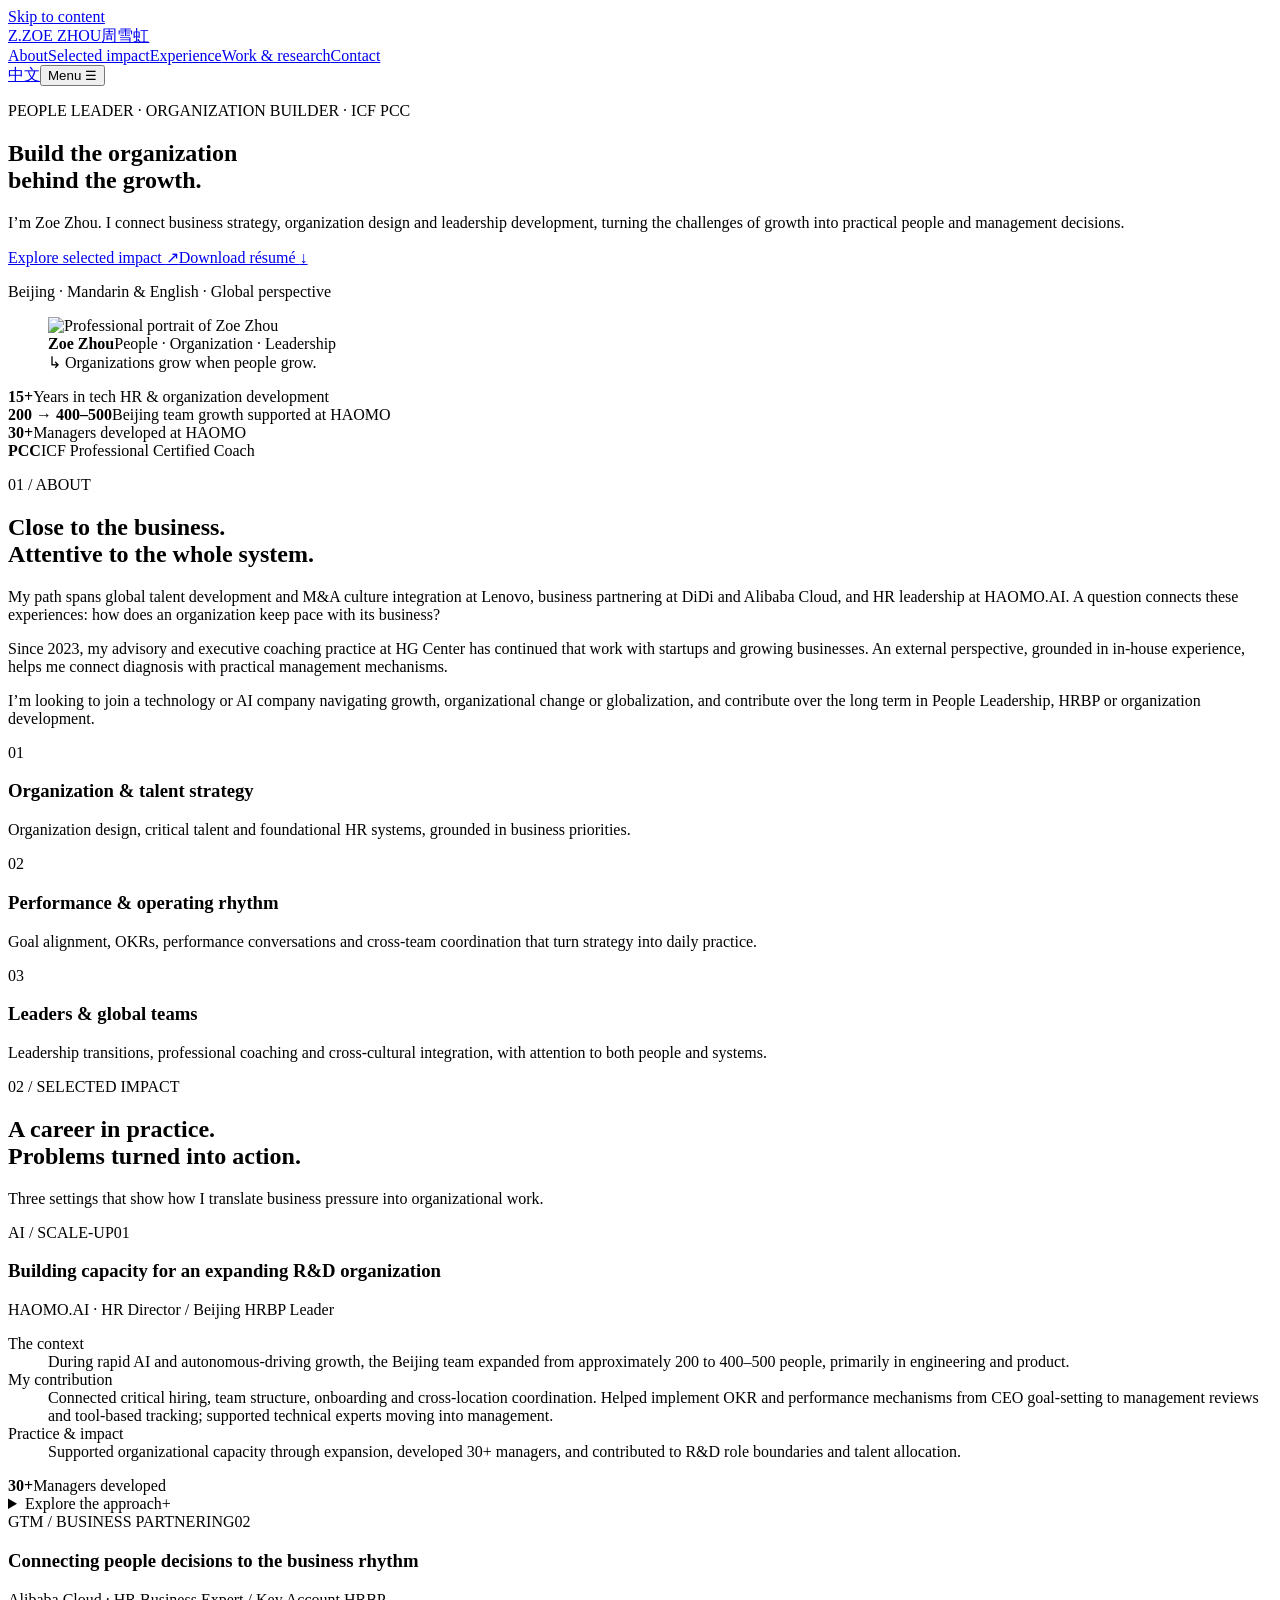
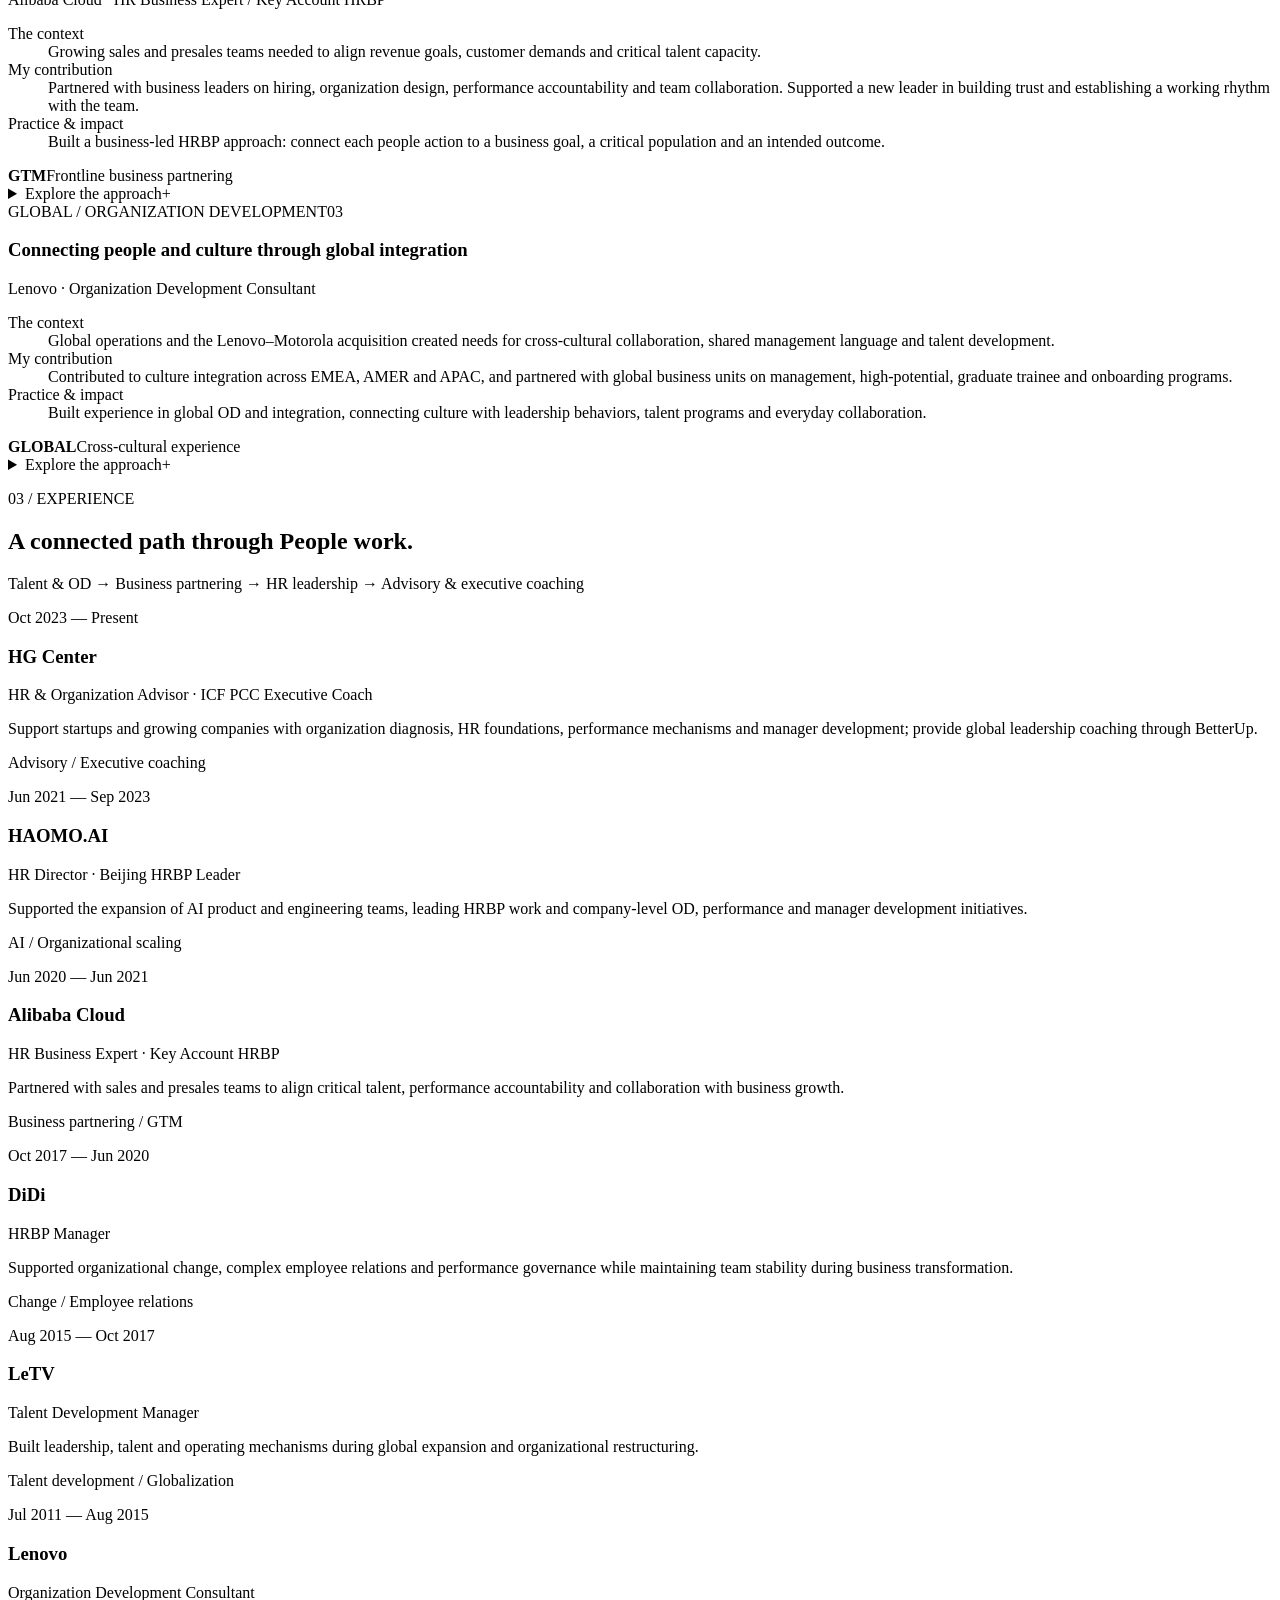
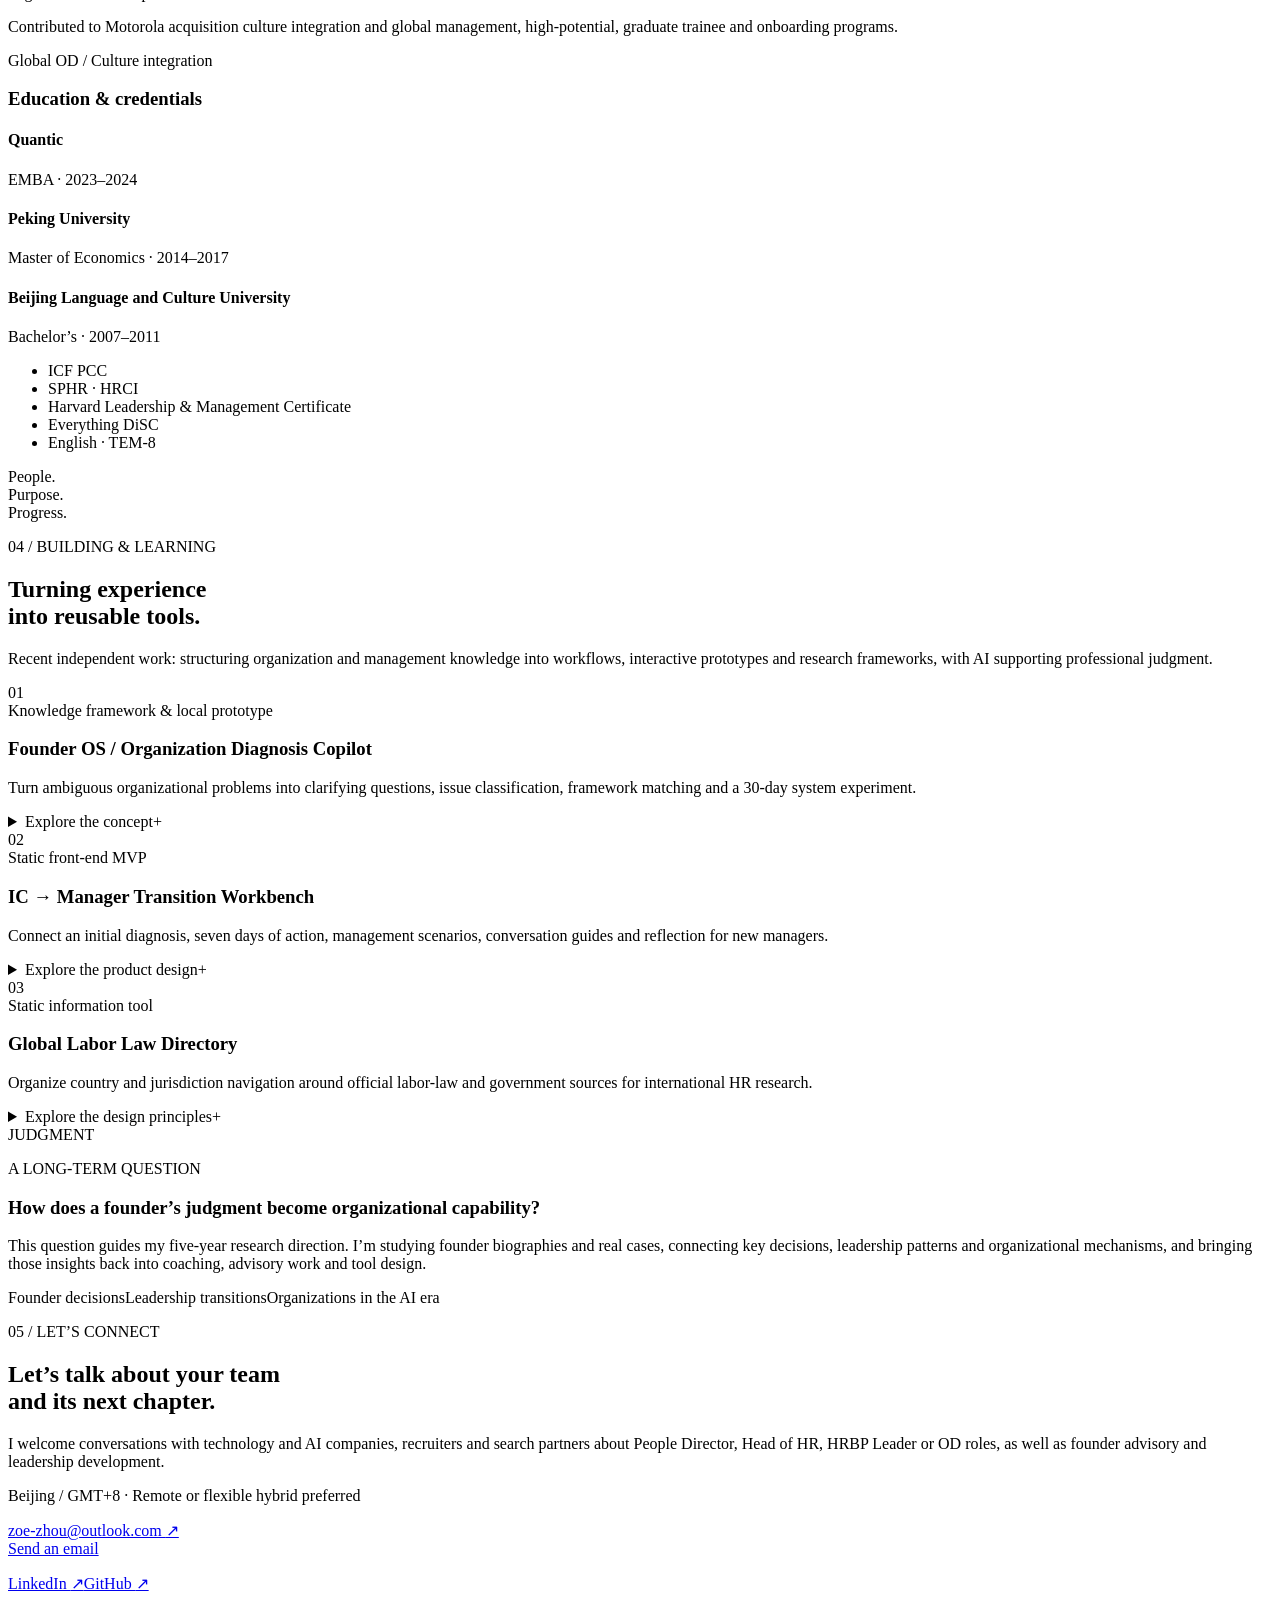
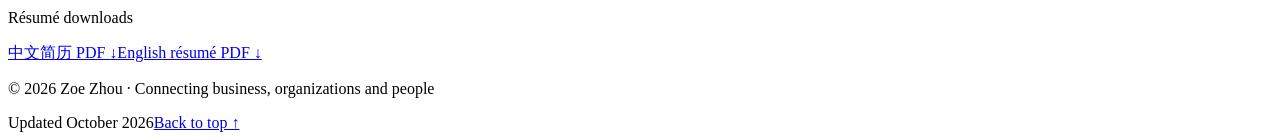
==== en.html @ d12afd14 "Add files via upload" ====
<!doctype html>
<html lang="en"><head><meta charset="utf-8"><meta name="viewport" content="width=device-width, initial-scale=1">
<title>Zoe Zhou | Tech &amp; AI People Leader · ICF PCC Executive Coach</title><meta name="description" content="Zoe Zhou brings 15+ years of HR and organization development experience across Lenovo, DiDi, Alibaba Cloud and HAOMO.AI. People strategy, organizational scaling, leadership development and global teams. ICF PCC executive coach."><meta name="theme-color" content="#183e35">
<link rel="canonical" href="https://zhouxuehong.com/en.html"><link rel="alternate" hreflang="zh-CN" href="https://zhouxuehong.com/"><link rel="alternate" hreflang="en" href="https://zhouxuehong.com/en.html"><link rel="alternate" hreflang="x-default" href="https://zhouxuehong.com/">
<meta property="og:type" content="profile"><meta property="og:title" content="Zoe Zhou | Tech &amp; AI People Leader · ICF PCC Executive Coach"><meta property="og:description" content="Zoe Zhou brings 15+ years of HR and organization development experience across Lenovo, DiDi, Alibaba Cloud and HAOMO.AI. People strategy, organizational scaling, leadership development and global teams. ICF PCC executive coach."><meta property="og:url" content="https://zhouxuehong.com/en.html"><meta property="og:image" content="https://zhouxuehong.com/assets/social-preview.png"><meta property="og:image:width" content="1200"><meta property="og:image:height" content="630"><meta property="og:image:alt" content="Zoe Zhou — People, Organization, Leadership"><meta property="og:locale" content="en_US"><meta name="twitter:card" content="summary_large_image">
<link rel="icon" href="assets/favicon.svg" type="image/svg+xml"><link rel="stylesheet" href="assets/styles.css"><script src="assets/site.js" defer></script><script type="application/ld+json">{"@context": "https://schema.org", "@type": "Person", "name": "Xuehong Zhou", "alternateName": ["Zoe Zhou", "周雪虹"], "url": "https://zhouxuehong.com/", "image": "https://zhouxuehong.com/assets/portrait.webp", "jobTitle": "People Leader & Executive Coach", "sameAs": ["https://www.linkedin.com/in/zoe-zhou-058872bb/"], "knowsLanguage": ["Chinese", "English"]}</script><noscript><style>@media(max-width:800px){.header-inner{height:auto;flex-wrap:wrap;padding-block:14px;gap:12px}.navigation{display:flex;position:static;order:3;width:100%;flex-direction:row;flex-wrap:wrap;border:0;padding:0;gap:5px 18px;font-size:12px!important}.navigation a{padding-block:4px}.menu-toggle{display:none}}</style></noscript></head>
<body id="top"><a class="skip-link" href="#main">Skip to content</a>
<header class="site-header"><div class="container header-inner"><a class="brand" href="#top" aria-label="Zoe Zhou"><span class="brand-mark">Z.</span><span>ZOE ZHOU<span class="brand-sub">周雪虹</span></span></a><nav id="main-nav" class="navigation" aria-label="Main navigation"><a href="#about">About</a><a href="#impact">Selected impact</a><a href="#experience">Experience</a><a href="#work">Work & research</a><a href="#contact">Contact</a></nav><div class="header-actions"><a class="language-switch" href="index.html" lang="zh-CN" hreflang="zh-CN" aria-label="阅读中文版">中文</a><button class="menu-toggle" type="button" aria-expanded="false" aria-controls="main-nav">Menu <span aria-hidden="true">☰</span></button></div></div></header>
<main id="main">
<section class="hero container" aria-labelledby="hero-title"><div class="hero-copy"><p class="eyebrow hero-eyebrow">PEOPLE LEADER · ORGANIZATION BUILDER · ICF PCC</p><h1 id="hero-title">Build the organization<br>behind the growth.</h1><p class="hero-intro">I’m Zoe Zhou. I connect business strategy, organization design and leadership development, turning the challenges of growth into practical people and management decisions.</p><div class="hero-actions"><a class="button button-primary" href="#impact">Explore selected impact <span aria-hidden="true">↗</span></a><a class="button button-outline" href="assets/Zoe-Zhou-Resume-EN.pdf" download>Download résumé <span aria-hidden="true">↓</span></a></div><p class="hero-location">Beijing · Mandarin & English · Global perspective</p></div><figure class="portrait"><div class="portrait-frame"><img src="assets/portrait.webp" alt="Professional portrait of Zoe Zhou" width="760" height="906" fetchpriority="high"><div class="portrait-label"><strong>Zoe Zhou</strong><span>People · Organization · Leadership</span></div></div><figcaption><span aria-hidden="true">↳</span> Organizations grow when people grow.</figcaption></figure></section>
<div class="container stats" aria-label="Career at a glance"><div class="stat"><strong>15+</strong><span>Years in tech HR & organization development</span></div><div class="stat"><strong>200 → 400–500</strong><span>Beijing team growth supported at HAOMO</span></div><div class="stat"><strong>30+</strong><span>Managers developed at HAOMO</span></div><div class="stat"><strong>PCC</strong><span>ICF Professional Certified Coach</span></div></div>
<section id="about" class="section container" aria-labelledby="about-title"><p class="eyebrow section-label">01 / ABOUT</p><div class="about-grid"><h2 id="about-title">Close to the business.<br>Attentive to the whole system.</h2><div class="about-copy"><p>My path spans global talent development and M&A culture integration at Lenovo, business partnering at DiDi and Alibaba Cloud, and HR leadership at HAOMO.AI. A question connects these experiences: how does an organization keep pace with its business?</p><p>Since 2023, my advisory and executive coaching practice at HG Center has continued that work with startups and growing businesses. An external perspective, grounded in in-house experience, helps me connect diagnosis with practical management mechanisms.</p><p>I’m looking to join a technology or AI company navigating growth, organizational change or globalization, and contribute over the long term in People Leadership, HRBP or organization development.</p></div></div><div class="capabilities"><article><span class="mini-index">01</span><h3>Organization & talent strategy</h3><p>Organization design, critical talent and foundational HR systems, grounded in business priorities.</p></article><article><span class="mini-index">02</span><h3>Performance & operating rhythm</h3><p>Goal alignment, OKRs, performance conversations and cross-team coordination that turn strategy into daily practice.</p></article><article><span class="mini-index">03</span><h3>Leaders & global teams</h3><p>Leadership transitions, professional coaching and cross-cultural integration, with attention to both people and systems.</p></article></div></section>
<section id="impact" class="section impact-section" aria-labelledby="impact-title"><div class="container"><div class="section-heading"><div><p class="eyebrow section-label">02 / SELECTED IMPACT</p><h2 id="impact-title">A career in practice.<br>Problems turned into action.</h2></div><p>Three settings that show how I translate business pressure into organizational work.</p></div><div class="cases"><article class="case"><div class="case-top"><span class="eyebrow">AI / SCALE-UP</span><span class="case-number">01</span></div><h3>Building capacity for an expanding R&D organization</h3><p class="case-company">HAOMO.AI · HR Director / Beijing HRBP Leader</p><dl><dt>The context</dt><dd>During rapid AI and autonomous-driving growth, the Beijing team expanded from approximately 200 to 400–500 people, primarily in engineering and product.</dd><dt>My contribution</dt><dd>Connected critical hiring, team structure, onboarding and cross-location coordination. Helped implement OKR and performance mechanisms from CEO goal-setting to management reviews and tool-based tracking; supported technical experts moving into management.</dd><dt>Practice & impact</dt><dd>Supported organizational capacity through expansion, developed 30+ managers, and contributed to R&D role boundaries and talent allocation.</dd></dl><div class="case-outcome"><strong>30+</strong><span>Managers developed</span></div><details><summary>Explore the approach<span aria-hidden="true">+</span></summary><div class="detail-body"><h4>From goals to management behavior</h4><p>Manager development focused on goal-setting, feedback, delegation and cross-team coordination. The aim was to help new managers apply these practices in performance conversations and everyday operating rhythms.</p></div></details></article><article class="case"><div class="case-top"><span class="eyebrow">GTM / BUSINESS PARTNERING</span><span class="case-number">02</span></div><h3>Connecting people decisions to the business rhythm</h3><p class="case-company">Alibaba Cloud · HR Business Expert / Key Account HRBP</p><dl><dt>The context</dt><dd>Growing sales and presales teams needed to align revenue goals, customer demands and critical talent capacity.</dd><dt>My contribution</dt><dd>Partnered with business leaders on hiring, organization design, performance accountability and team collaboration. Supported a new leader in building trust and establishing a working rhythm with the team.</dd><dt>Practice & impact</dt><dd>Built a business-led HRBP approach: connect each people action to a business goal, a critical population and an intended outcome.</dd></dl><div class="case-outcome"><strong>GTM</strong><span>Frontline business partnering</span></div><details><summary>Explore the approach<span aria-hidden="true">+</span></summary><div class="detail-body"><h4>What business partnering means to me</h4><p>Start with the revenue goals and business model, then identify constraints in critical roles, collaboration and leadership capability. The work is to help teams make better trade-offs and follow through on execution.</p></div></details></article><article class="case"><div class="case-top"><span class="eyebrow">GLOBAL / ORGANIZATION DEVELOPMENT</span><span class="case-number">03</span></div><h3>Connecting people and culture through global integration</h3><p class="case-company">Lenovo · Organization Development Consultant</p><dl><dt>The context</dt><dd>Global operations and the Lenovo–Motorola acquisition created needs for cross-cultural collaboration, shared management language and talent development.</dd><dt>My contribution</dt><dd>Contributed to culture integration across EMEA, AMER and APAC, and partnered with global business units on management, high-potential, graduate trainee and onboarding programs.</dd><dt>Practice & impact</dt><dd>Built experience in global OD and integration, connecting culture with leadership behaviors, talent programs and everyday collaboration.</dd></dl><div class="case-outcome"><strong>GLOBAL</strong><span>Cross-cultural experience</span></div><details><summary>Explore the approach<span aria-hidden="true">+</span></summary><div class="detail-body"><h4>From cultural ideas to daily collaboration</h4><p>Integration becomes practical through shared management language, talent programs and ways of working. My focus was to help teams from different backgrounds build common understanding and sustainable practices.</p></div></details></article></div></div></section>
<section id="experience" class="section container" aria-labelledby="experience-title"><p class="eyebrow section-label">03 / EXPERIENCE</p><h2 id="experience-title">A connected path through People work.</h2><p class="section-intro">Talent & OD → Business partnering → HR leadership → Advisory & executive coaching</p><div class="experience-layout"><div class="timeline"><article class="job"><p class="job-date">Oct 2023 — Present</p><div><h3>HG Center</h3><p class="job-role">HR & Organization Advisor · ICF PCC Executive Coach</p><p class="job-desc">Support startups and growing companies with organization diagnosis, HR foundations, performance mechanisms and manager development; provide global leadership coaching through BetterUp.</p><span class="job-tag">Advisory / Executive coaching</span></div></article><article class="job"><p class="job-date">Jun 2021 — Sep 2023</p><div><h3>HAOMO.AI</h3><p class="job-role">HR Director · Beijing HRBP Leader</p><p class="job-desc">Supported the expansion of AI product and engineering teams, leading HRBP work and company-level OD, performance and manager development initiatives.</p><span class="job-tag">AI / Organizational scaling</span></div></article><article class="job"><p class="job-date">Jun 2020 — Jun 2021</p><div><h3>Alibaba Cloud</h3><p class="job-role">HR Business Expert · Key Account HRBP</p><p class="job-desc">Partnered with sales and presales teams to align critical talent, performance accountability and collaboration with business growth.</p><span class="job-tag">Business partnering / GTM</span></div></article><article class="job"><p class="job-date">Oct 2017 — Jun 2020</p><div><h3>DiDi</h3><p class="job-role">HRBP Manager</p><p class="job-desc">Supported organizational change, complex employee relations and performance governance while maintaining team stability during business transformation.</p><span class="job-tag">Change / Employee relations</span></div></article><article class="job"><p class="job-date">Aug 2015 — Oct 2017</p><div><h3>LeTV</h3><p class="job-role">Talent Development Manager</p><p class="job-desc">Built leadership, talent and operating mechanisms during global expansion and organizational restructuring.</p><span class="job-tag">Talent development / Globalization</span></div></article><article class="job"><p class="job-date">Jul 2011 — Aug 2015</p><div><h3>Lenovo</h3><p class="job-role">Organization Development Consultant</p><p class="job-desc">Contributed to Motorola acquisition culture integration and global management, high-potential, graduate trainee and onboarding programs.</p><span class="job-tag">Global OD / Culture integration</span></div></article></div><aside class="credentials" aria-labelledby="credentials-title"><h3 id="credentials-title">Education & credentials</h3><div class="education"><div><h4>Quantic</h4><p>EMBA · 2023–2024</p></div><div><h4>Peking University</h4><p>Master of Economics · 2014–2017</p></div><div><h4>Beijing Language and Culture University</h4><p>Bachelor’s · 2007–2011</p></div></div><ul class="certifications"><li>ICF PCC</li><li>SPHR · HRCI</li><li>Harvard Leadership & Management Certificate</li><li>Everything DiSC</li><li>English · TEM-8</li></ul><span class="credentials-mark" aria-hidden="true">People.<br>Purpose.<br>Progress.</span></aside></div></section>
<section id="work" class="section work-section" aria-labelledby="work-title"><div class="container"><div class="section-heading"><div><p class="eyebrow section-label">04 / BUILDING & LEARNING</p><h2 id="work-title">Turning experience<br>into reusable tools.</h2></div><p>Recent independent work: structuring organization and management knowledge into workflows, interactive prototypes and research frameworks, with AI supporting professional judgment.</p></div><div class="projects"><article class="project"><span class="project-index">01</span><div><span class="project-stage">Knowledge framework & local prototype</span><h3>Founder OS / Organization Diagnosis Copilot</h3><p>Turn ambiguous organizational problems into clarifying questions, issue classification, framework matching and a 30-day system experiment.</p><details><summary>Explore the concept<span aria-hidden="true">+</span></summary><div class="detail-body"><p>Examine the founder, team and organizational systems together, then structure a diagnosis, interview questions and action plan. Current work focuses on knowledge models and local prototypes; it is not a production AI service.</p></div></details></div></article><article class="project"><span class="project-index">02</span><div><span class="project-stage">Static front-end MVP</span><h3>IC → Manager Transition Workbench</h3><p>Connect an initial diagnosis, seven days of action, management scenarios, conversation guides and reflection for new managers.</p><details><summary>Explore the product design<span aria-hidden="true">+</span></summary><div class="detail-body"><p>The prototype supports profiles, daily actions and local progress tracking. Its Coach module currently uses a local rules engine, without a live LLM API; the focus is on translating management learning into daily practice.</p></div></details></div></article><article class="project"><span class="project-index">03</span><div><span class="project-stage">Static information tool</span><h3>Global Labor Law Directory</h3><p>Organize country and jurisdiction navigation around official labor-law and government sources for international HR research.</p><details><summary>Explore the design principles<span aria-hidden="true">+</span></summary><div class="detail-body"><p>Organize information by topic, jurisdiction and official source, with traceability and clear information layers. The tool provides research entry points; employment decisions still require current rules and local professional advice.</p></div></details></div></article></div><aside class="research"><div class="research-symbol" aria-hidden="true"><span>JUDGMENT</span><div class="orbit orbit-a"></div><div class="orbit orbit-b"></div><div class="orbit orbit-c"></div></div><div><p class="eyebrow">A LONG-TERM QUESTION</p><h3>How does a founder’s judgment become organizational capability?</h3><p>This question guides my five-year research direction. I’m studying founder biographies and real cases, connecting key decisions, leadership patterns and organizational mechanisms, and bringing those insights back into coaching, advisory work and tool design.</p><div class="research-tags"><span>Founder decisions</span><span>Leadership transitions</span><span>Organizations in the AI era</span></div></div></aside></div></section>
<section id="contact" class="section contact-section" aria-labelledby="contact-title"><div class="container contact-grid"><div><p class="eyebrow section-label">05 / LET’S CONNECT</p><h2 id="contact-title">Let’s talk about your team<br>and its next chapter.</h2><p class="contact-copy">I welcome conversations with technology and AI companies, recruiters and search partners about People Director, Head of HR, HRBP Leader or OD roles, as well as founder advisory and leadership development.</p><p class="contact-note">Beijing / GMT+8 · Remote or flexible hybrid preferred</p></div><div class="contact-panel"><a class="email-address" href="mailto:zoe-zhou@outlook.com">zoe-zhou@outlook.com <span aria-hidden="true">↗</span></a><div class="contact-actions"><a href="mailto:zoe-zhou@outlook.com">Send an email</a><button class="copy-email" type="button" data-copied="Email copied" data-failed="Please copy: zoe-zhou@outlook.com" hidden>Copy email</button></div><p class="copy-status" role="status" aria-live="polite"></p><div class="social-links"><a href="https://www.linkedin.com/in/zoe-zhou-058872bb/" target="_blank" rel="noopener noreferrer">LinkedIn <span aria-hidden="true">↗</span></a><a href="https://github.com/hgcenter" target="_blank" rel="noopener noreferrer">GitHub <span aria-hidden="true">↗</span></a></div><div class="resume-downloads"><p>Résumé downloads</p><a href="assets/Zoe-Zhou-Resume-ZH.pdf" download>中文简历 PDF <span aria-hidden="true">↓</span></a><a href="assets/Zoe-Zhou-Resume-EN.pdf" download>English résumé PDF <span aria-hidden="true">↓</span></a></div></div></div></section>
</main><footer class="container footer"><p>© 2026 Zoe Zhou · Connecting business, organizations and people</p><div><span>Updated October 2026</span><a href="#top">Back to top ↑</a></div></footer></body></html>
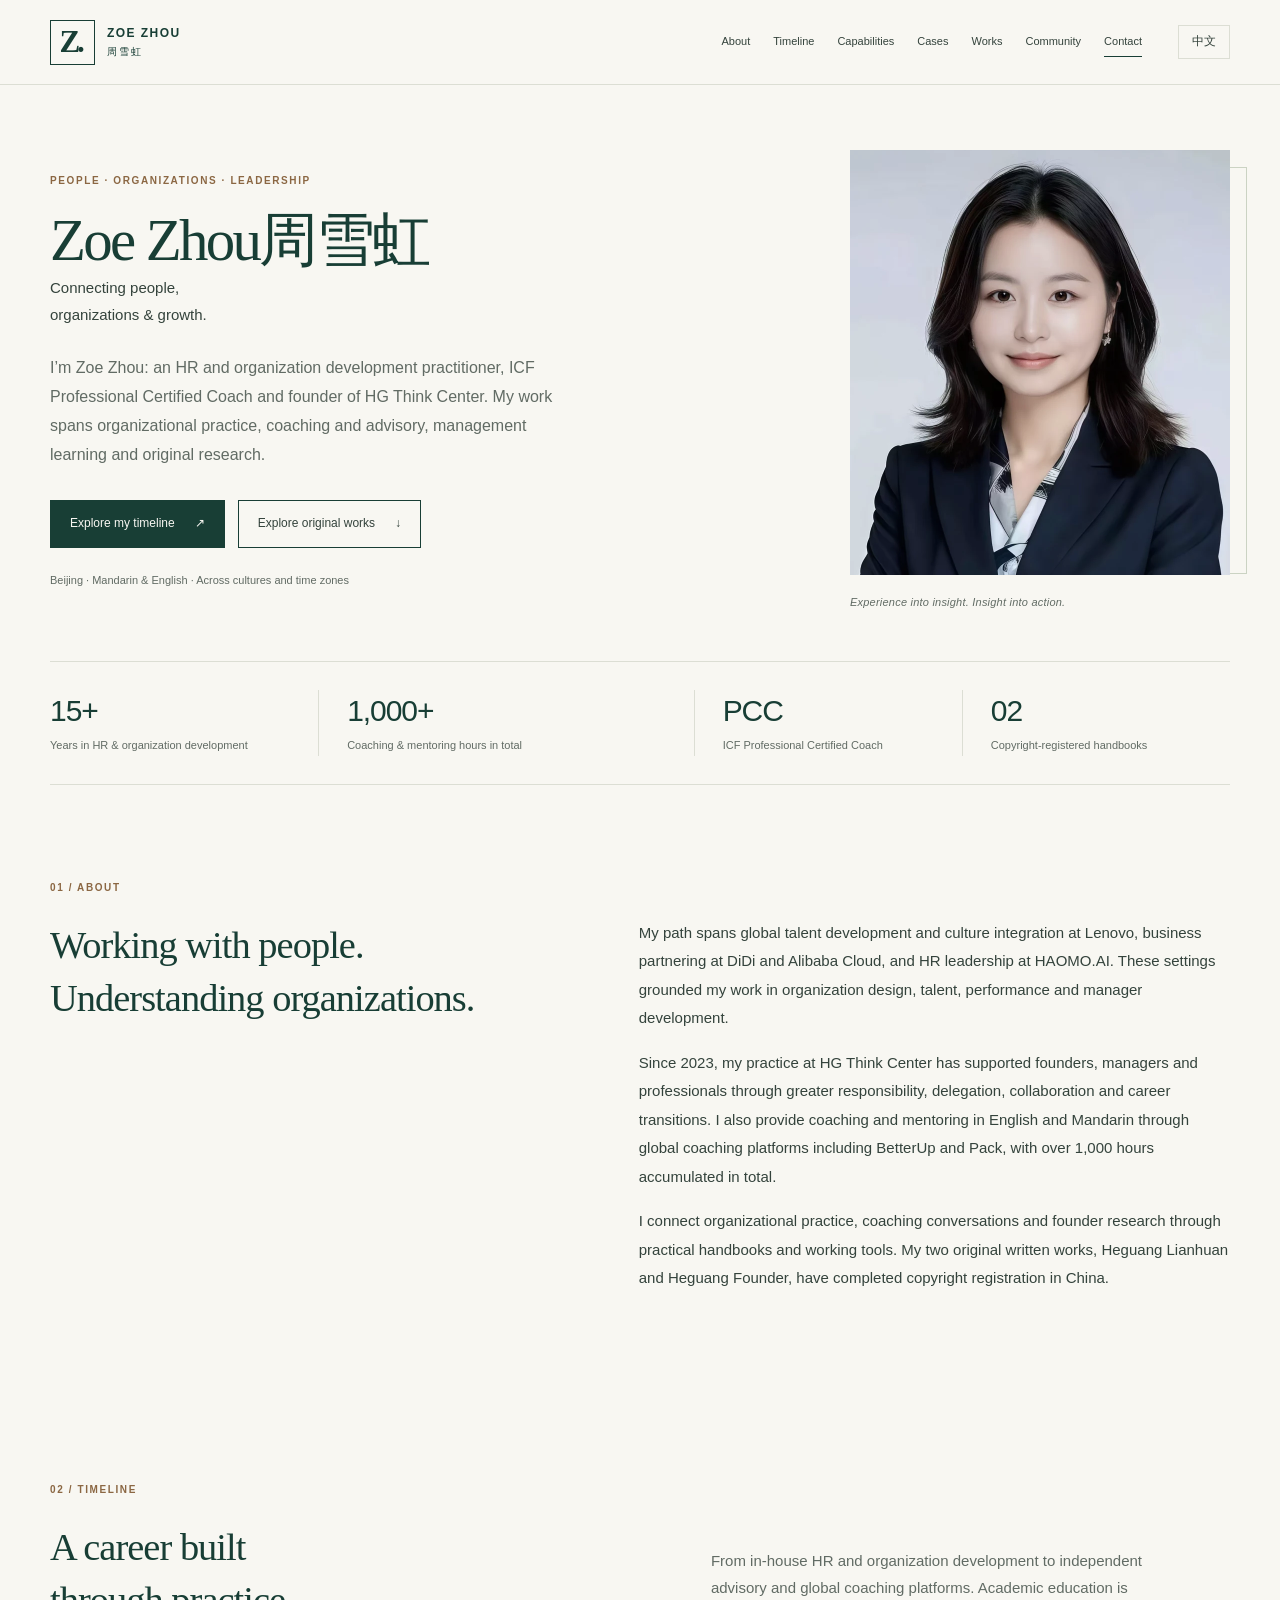
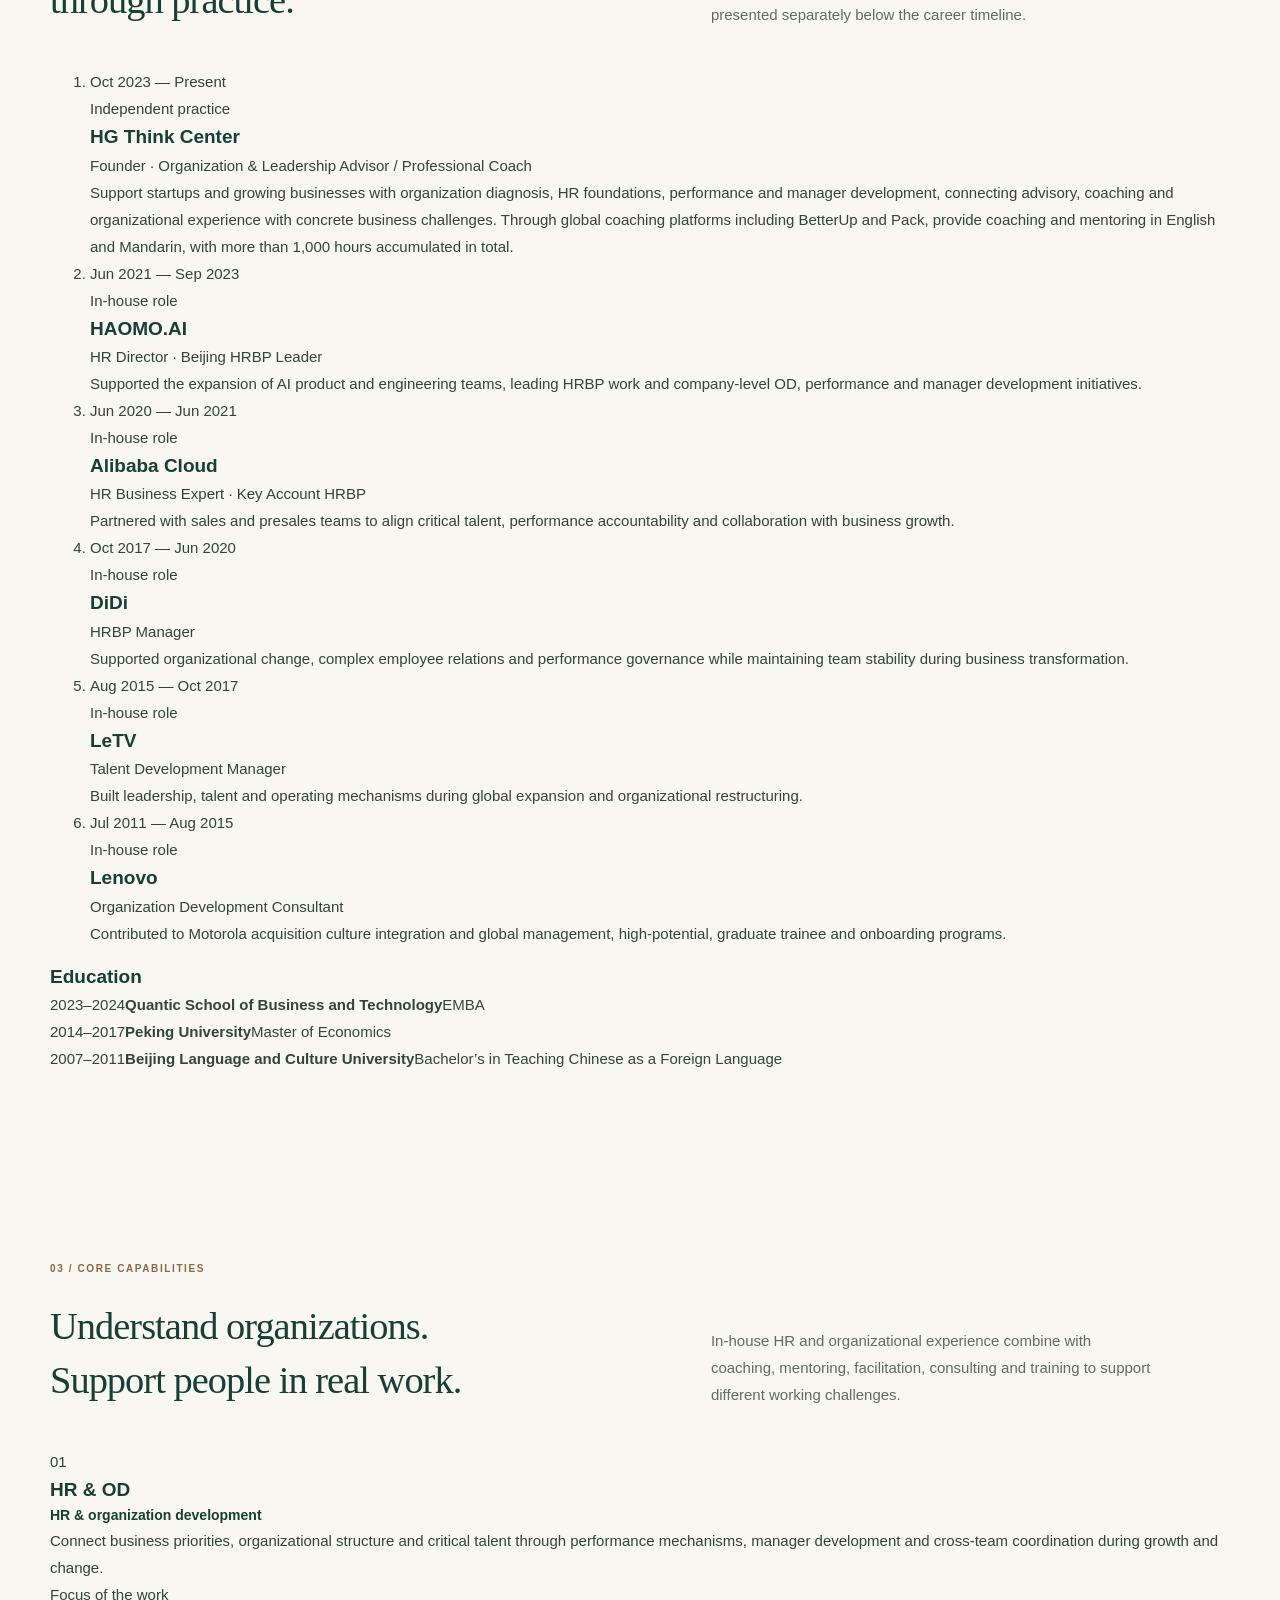
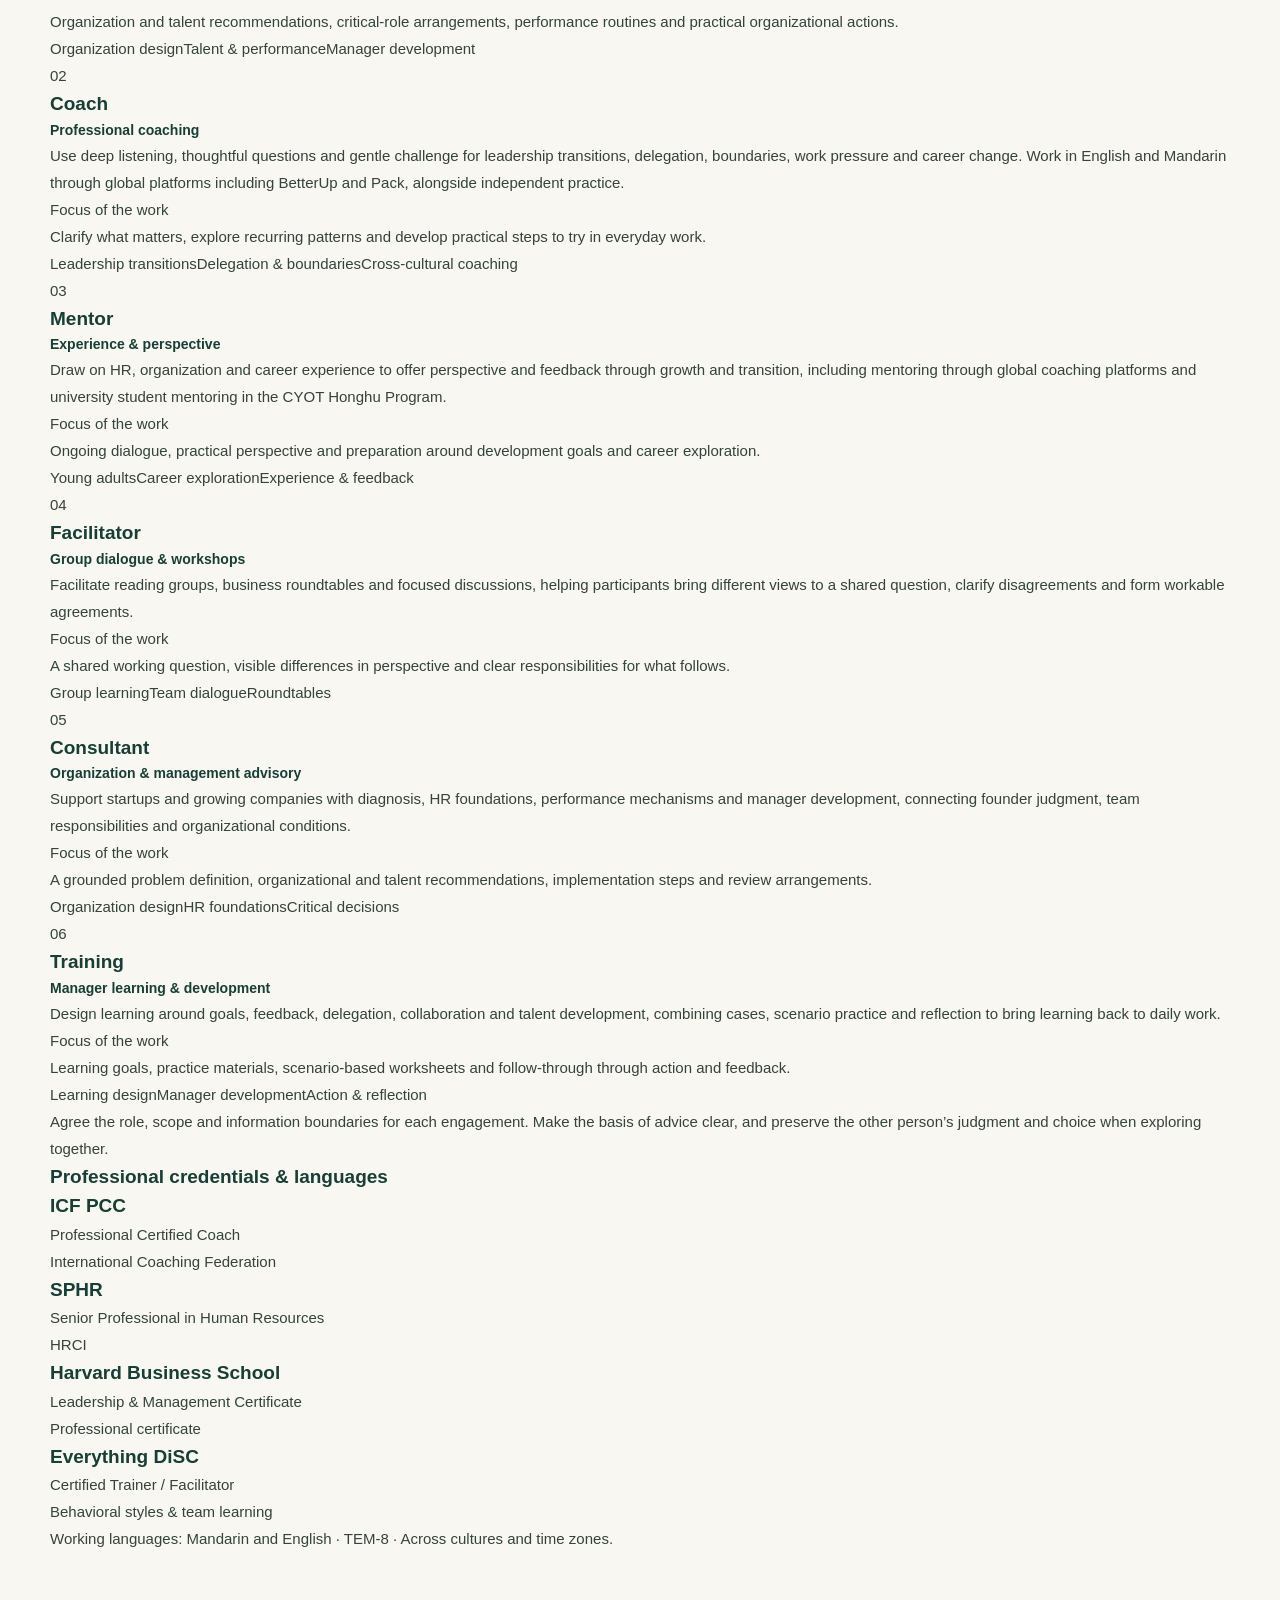
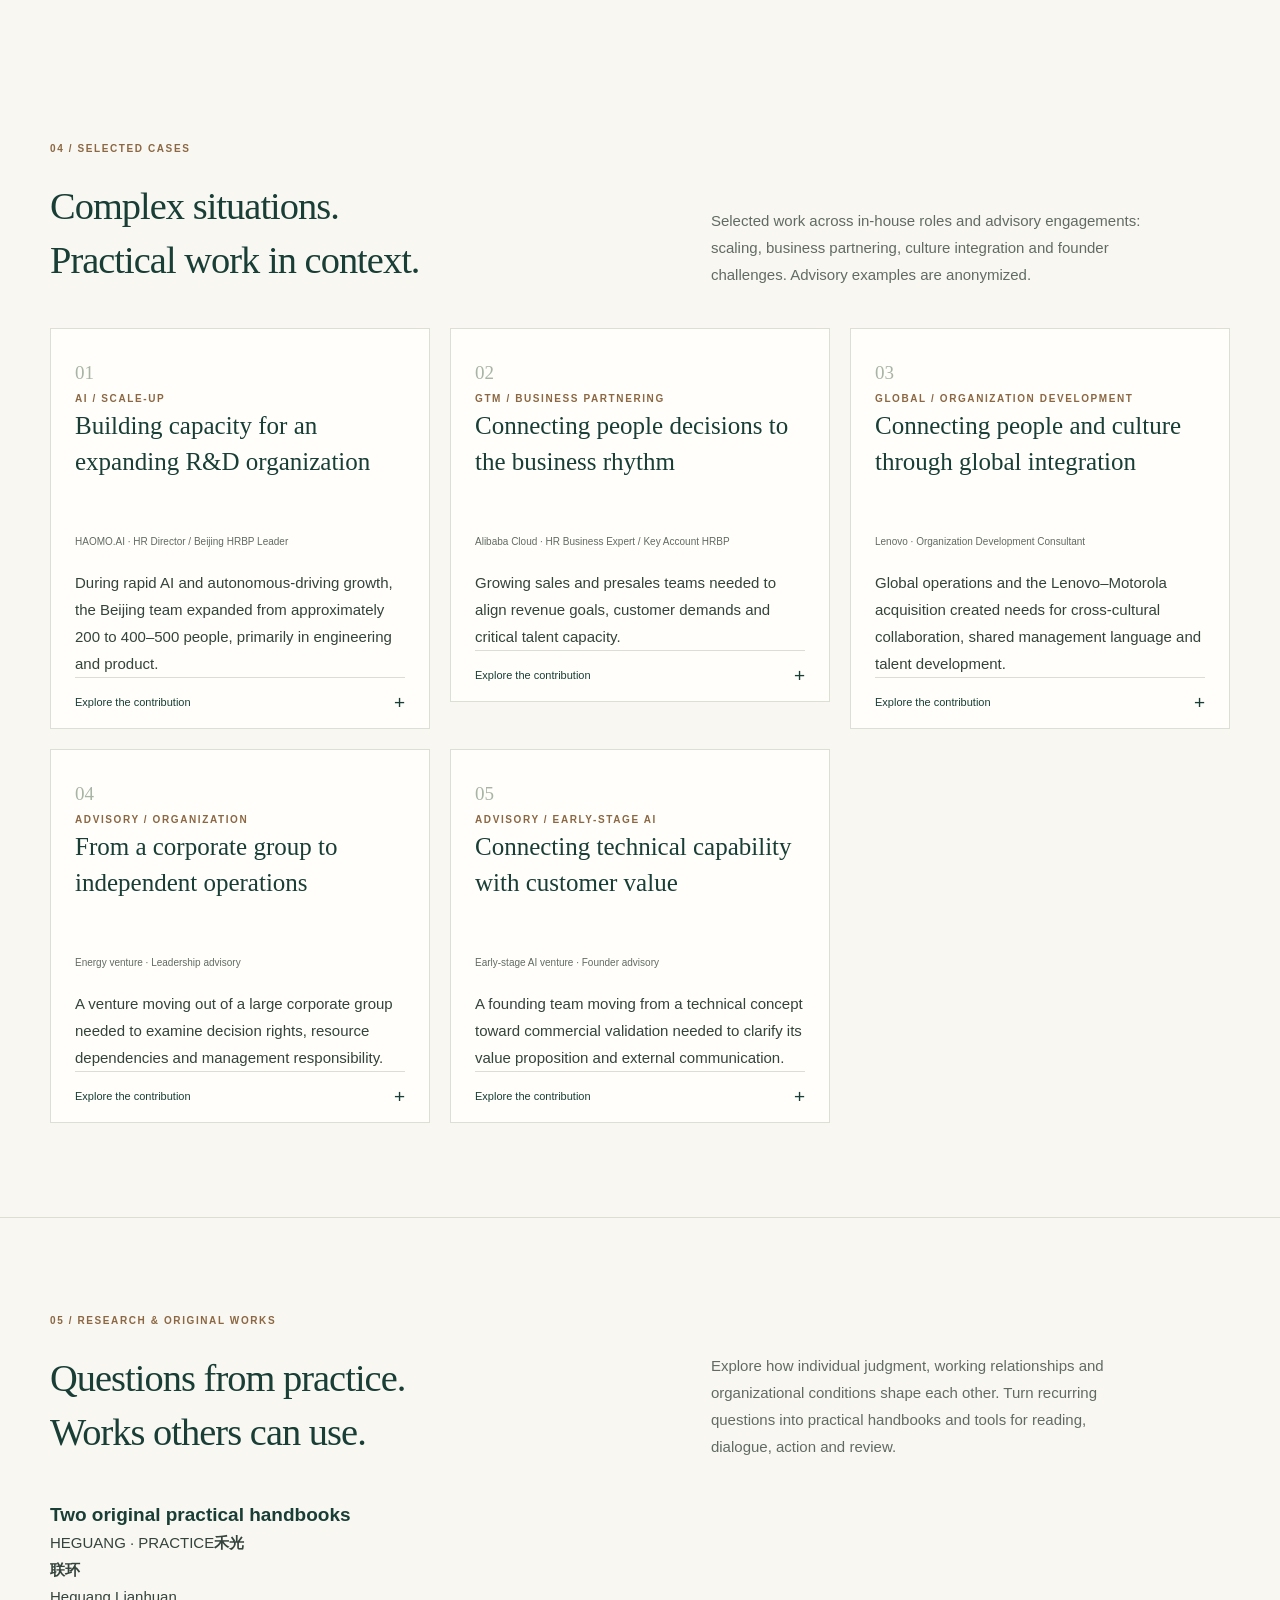
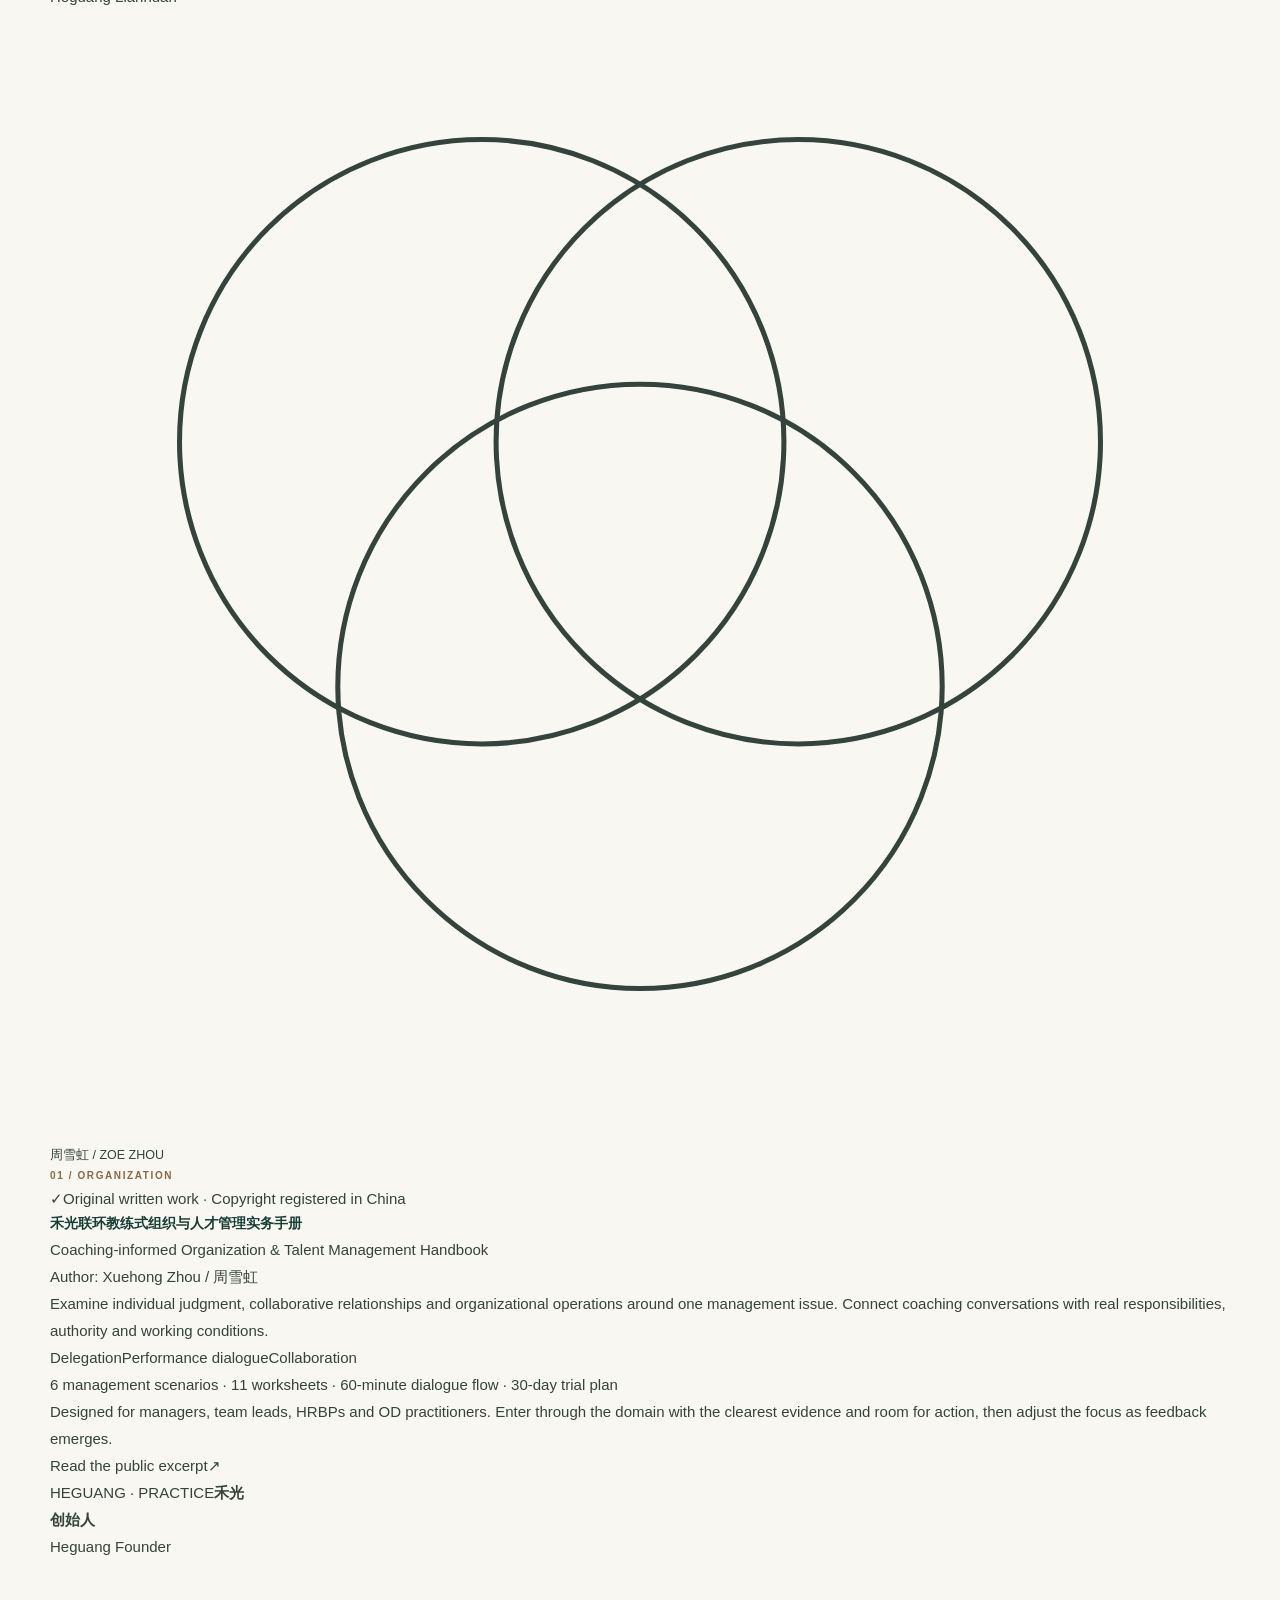
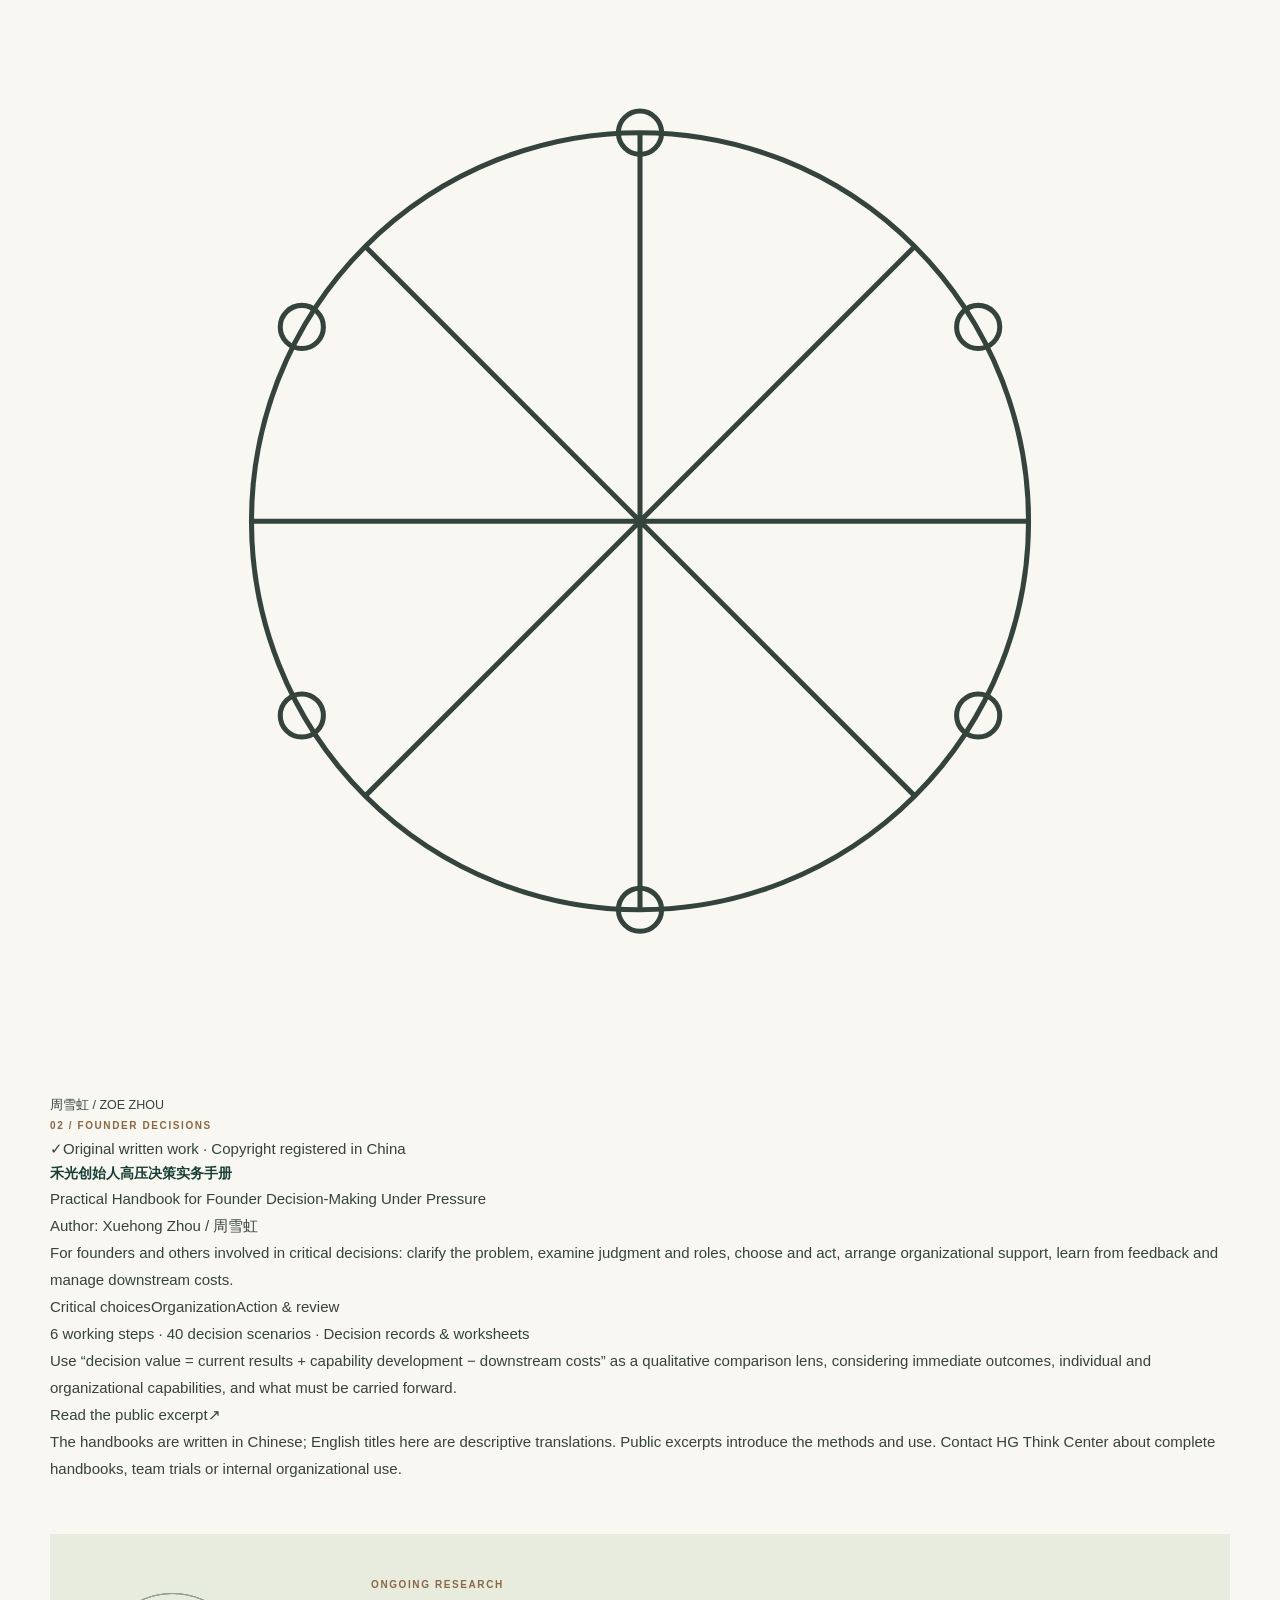
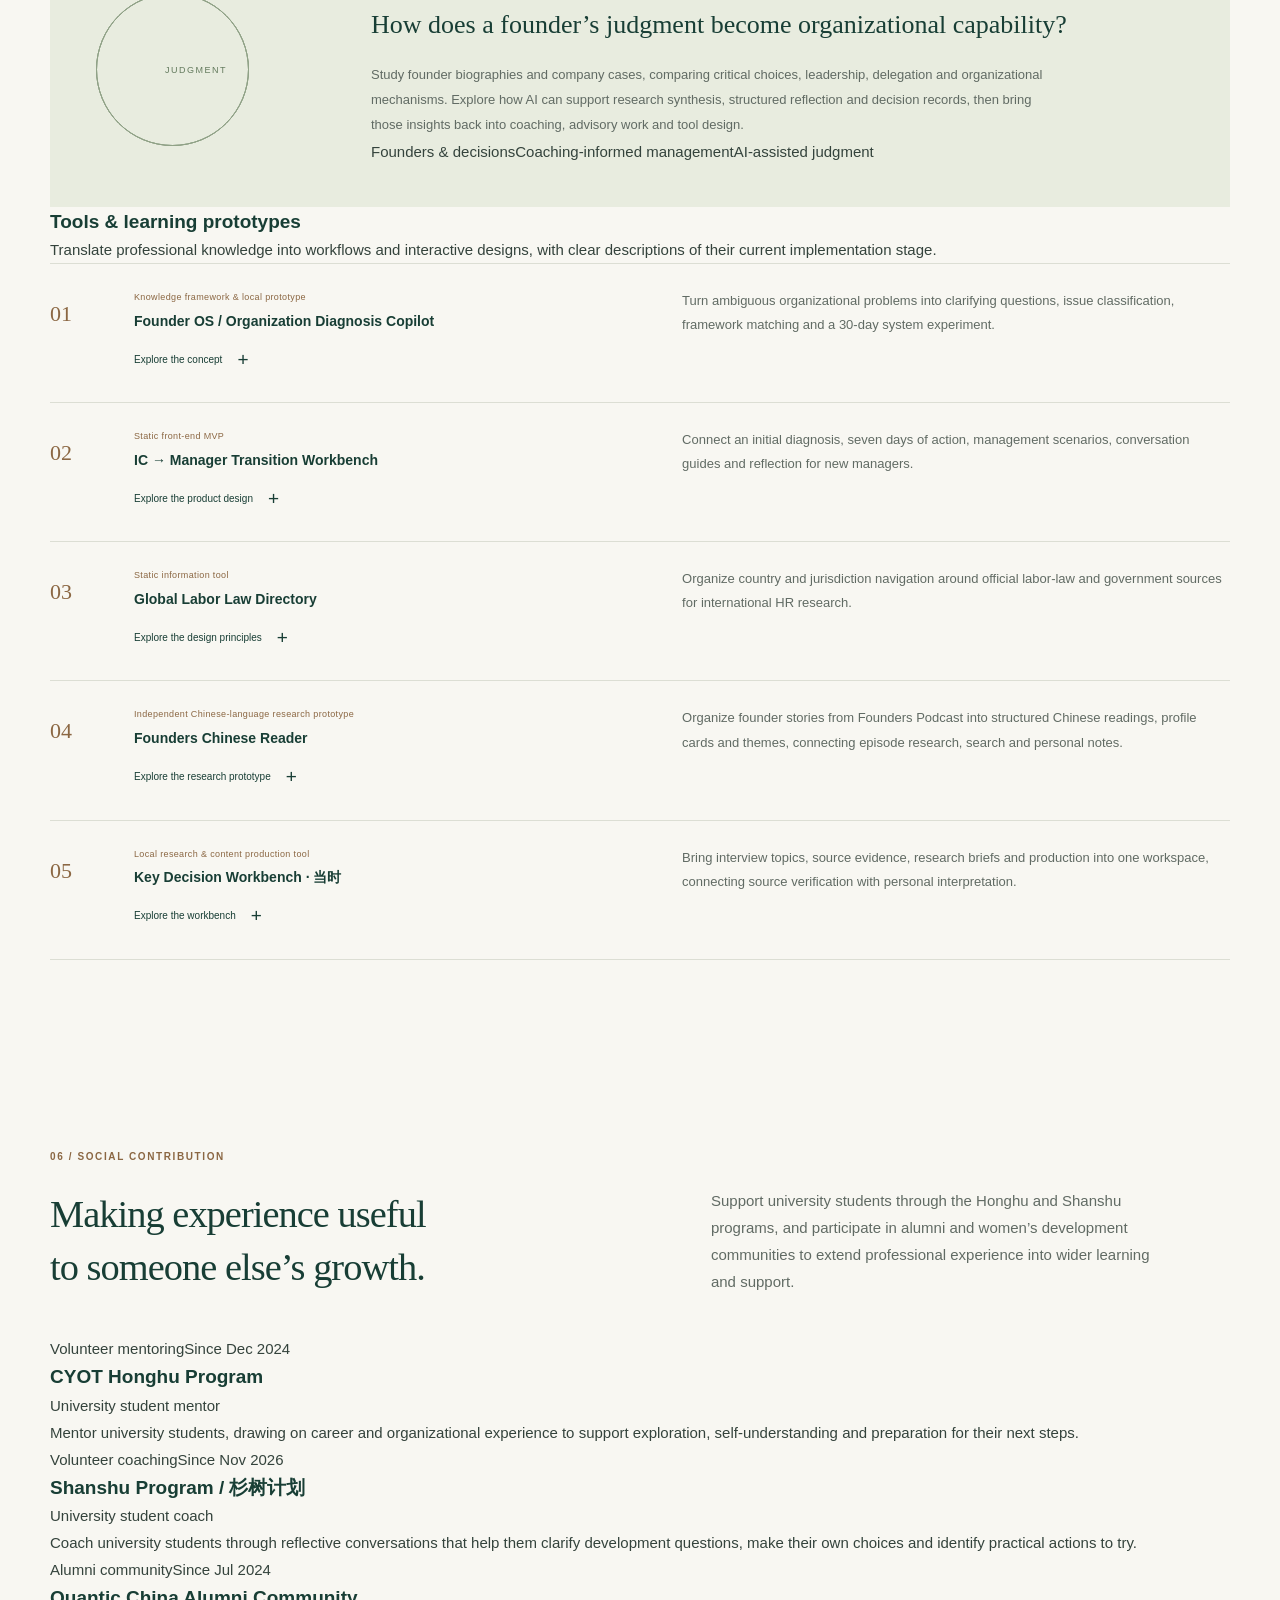
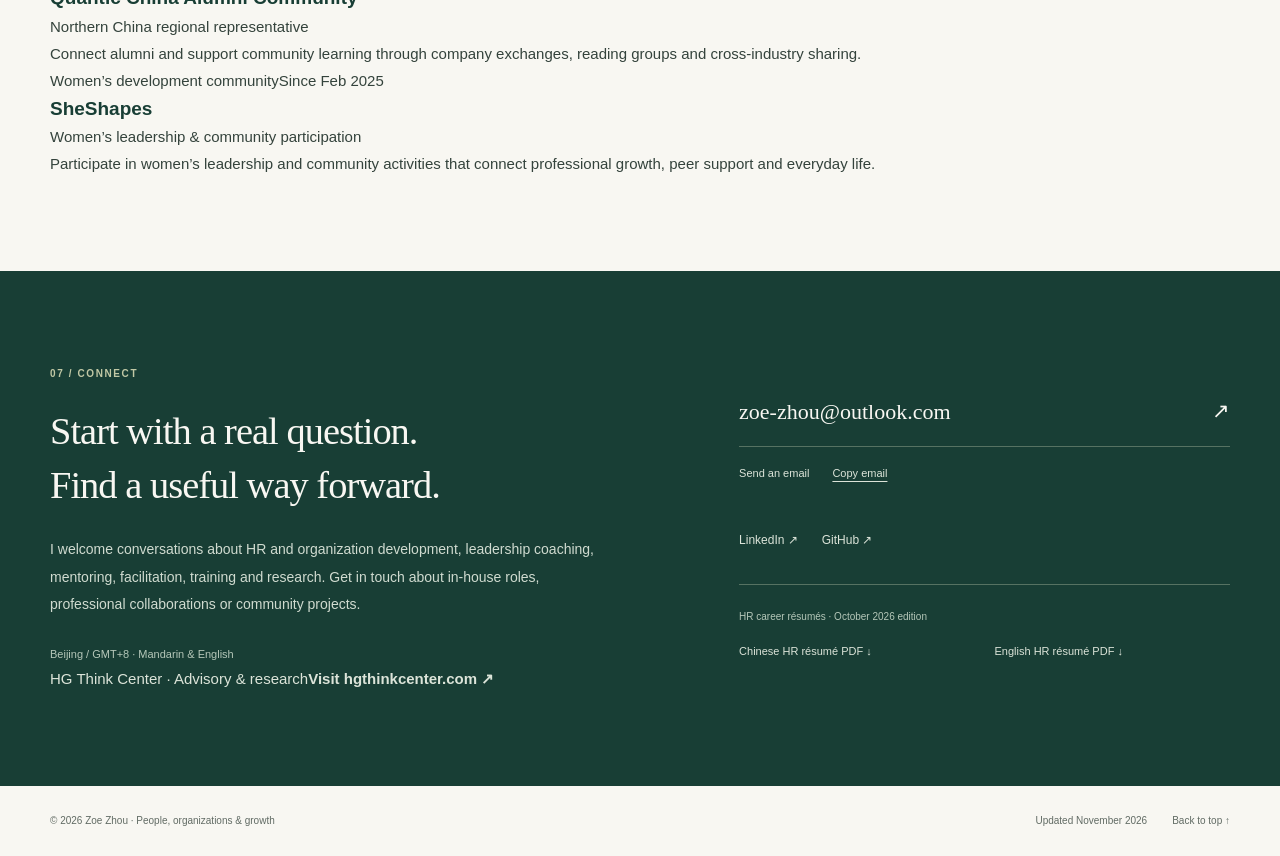
==== commit 9cbe7e45: "Add files via upload" ====
--- a/en.html
+++ b/en.html
@@ -1,17 +1,17 @@
 <!doctype html>
-<html lang="en"><head><meta charset="utf-8"><meta name="viewport" content="width=device-width, initial-scale=1">
-<title>Zoe Zhou | Tech &amp; AI People Leader · ICF PCC Executive Coach</title><meta name="description" content="Zoe Zhou brings 15+ years of HR and organization development experience across Lenovo, DiDi, Alibaba Cloud and HAOMO.AI. People strategy, organizational scaling, leadership development and global teams. ICF PCC executive coach."><meta name="theme-color" content="#183e35">
+<html lang="en"><head><meta charset="utf-8"><meta name="viewport" content="width=device-width, initial-scale=1"><title>Zoe Zhou | HR &amp; Organization Development · Coaching &amp; Advisory · Original Research</title><meta name="description" content="The personal website of Zoe Zhou: 15+ years in HR and organization development, ICF PCC coaching, mentoring, facilitation, consulting, training, education, community contributions and two copyright-registered practical handbooks."><meta name="theme-color" content="#183e35">
 <link rel="canonical" href="https://zhouxuehong.com/en.html"><link rel="alternate" hreflang="zh-CN" href="https://zhouxuehong.com/"><link rel="alternate" hreflang="en" href="https://zhouxuehong.com/en.html"><link rel="alternate" hreflang="x-default" href="https://zhouxuehong.com/">
-<meta property="og:type" content="profile"><meta property="og:title" content="Zoe Zhou | Tech &amp; AI People Leader · ICF PCC Executive Coach"><meta property="og:description" content="Zoe Zhou brings 15+ years of HR and organization development experience across Lenovo, DiDi, Alibaba Cloud and HAOMO.AI. People strategy, organizational scaling, leadership development and global teams. ICF PCC executive coach."><meta property="og:url" content="https://zhouxuehong.com/en.html"><meta property="og:image" content="https://zhouxuehong.com/assets/social-preview.png"><meta property="og:image:width" content="1200"><meta property="og:image:height" content="630"><meta property="og:image:alt" content="Zoe Zhou — People, Organization, Leadership"><meta property="og:locale" content="en_US"><meta name="twitter:card" content="summary_large_image">
-<link rel="icon" href="assets/favicon.svg" type="image/svg+xml"><link rel="stylesheet" href="assets/styles.css"><script src="assets/site.js" defer></script><script type="application/ld+json">{"@context": "https://schema.org", "@type": "Person", "name": "Xuehong Zhou", "alternateName": ["Zoe Zhou", "周雪虹"], "url": "https://zhouxuehong.com/", "image": "https://zhouxuehong.com/assets/portrait.webp", "jobTitle": "People Leader & Executive Coach", "sameAs": ["https://www.linkedin.com/in/zoe-zhou-058872bb/"], "knowsLanguage": ["Chinese", "English"]}</script><noscript><style>@media(max-width:800px){.header-inner{height:auto;flex-wrap:wrap;padding-block:14px;gap:12px}.navigation{display:flex;position:static;order:3;width:100%;flex-direction:row;flex-wrap:wrap;border:0;padding:0;gap:5px 18px;font-size:12px!important}.navigation a{padding-block:4px}.menu-toggle{display:none}}</style></noscript></head>
+<meta property="og:type" content="profile"><meta property="og:title" content="Zoe Zhou | HR &amp; Organization Development · Coaching &amp; Advisory · Original Research"><meta property="og:description" content="The personal website of Zoe Zhou: 15+ years in HR and organization development, ICF PCC coaching, mentoring, facilitation, consulting, training, education, community contributions and two copyright-registered practical handbooks."><meta property="og:url" content="https://zhouxuehong.com/en.html"><meta property="og:image" content="https://zhouxuehong.com/assets/social-preview.png"><meta property="og:image:width" content="1200"><meta property="og:image:height" content="630"><meta property="og:image:alt" content="Zoe Zhou — HR, Advisory, Research"><meta property="og:locale" content="en_US"><meta name="twitter:card" content="summary_large_image">
+<link rel="icon" href="assets/favicon.svg" type="image/svg+xml"><link rel="preload" href="assets/fonts/noto-serif-sc-semibold.ttf" as="font" type="font/ttf" crossorigin><link rel="stylesheet" href="assets/styles.css"><script src="assets/site.js" defer></script><script type="application/ld+json">{"@context": "https://schema.org", "@type": "Person", "name": "Xuehong Zhou", "alternateName": ["Zoe Zhou", "周雪虹"], "url": "https://zhouxuehong.com/", "image": "https://zhouxuehong.com/assets/portrait.webp", "jobTitle": "HR & Organization Development Practitioner, Coach and Advisor", "sameAs": ["https://www.linkedin.com/in/zoe-zhou-058872bb/"], "knowsLanguage": ["Chinese", "English"]}</script><noscript><style>@media(max-width:1180px){.header-inner{height:auto;flex-wrap:wrap;padding-block:14px}.navigation{display:flex;position:static;order:3;width:100%;flex-direction:row;flex-wrap:wrap;border:0;padding:0;gap:6px 18px}.navigation a{padding-block:4px}.menu-toggle{display:none}}</style></noscript></head>
 <body id="top"><a class="skip-link" href="#main">Skip to content</a>
-<header class="site-header"><div class="container header-inner"><a class="brand" href="#top" aria-label="Zoe Zhou"><span class="brand-mark">Z.</span><span>ZOE ZHOU<span class="brand-sub">周雪虹</span></span></a><nav id="main-nav" class="navigation" aria-label="Main navigation"><a href="#about">About</a><a href="#impact">Selected impact</a><a href="#experience">Experience</a><a href="#work">Work & research</a><a href="#contact">Contact</a></nav><div class="header-actions"><a class="language-switch" href="index.html" lang="zh-CN" hreflang="zh-CN" aria-label="阅读中文版">中文</a><button class="menu-toggle" type="button" aria-expanded="false" aria-controls="main-nav">Menu <span aria-hidden="true">☰</span></button></div></div></header>
-<main id="main">
-<section class="hero container" aria-labelledby="hero-title"><div class="hero-copy"><p class="eyebrow hero-eyebrow">PEOPLE LEADER · ORGANIZATION BUILDER · ICF PCC</p><h1 id="hero-title">Build the organization<br>behind the growth.</h1><p class="hero-intro">I’m Zoe Zhou. I connect business strategy, organization design and leadership development, turning the challenges of growth into practical people and management decisions.</p><div class="hero-actions"><a class="button button-primary" href="#impact">Explore selected impact <span aria-hidden="true">↗</span></a><a class="button button-outline" href="assets/Zoe-Zhou-Resume-EN.pdf" download>Download résumé <span aria-hidden="true">↓</span></a></div><p class="hero-location">Beijing · Mandarin & English · Global perspective</p></div><figure class="portrait"><div class="portrait-frame"><img src="assets/portrait.webp" alt="Professional portrait of Zoe Zhou" width="760" height="906" fetchpriority="high"><div class="portrait-label"><strong>Zoe Zhou</strong><span>People · Organization · Leadership</span></div></div><figcaption><span aria-hidden="true">↳</span> Organizations grow when people grow.</figcaption></figure></section>
-<div class="container stats" aria-label="Career at a glance"><div class="stat"><strong>15+</strong><span>Years in tech HR & organization development</span></div><div class="stat"><strong>200 → 400–500</strong><span>Beijing team growth supported at HAOMO</span></div><div class="stat"><strong>30+</strong><span>Managers developed at HAOMO</span></div><div class="stat"><strong>PCC</strong><span>ICF Professional Certified Coach</span></div></div>
-<section id="about" class="section container" aria-labelledby="about-title"><p class="eyebrow section-label">01 / ABOUT</p><div class="about-grid"><h2 id="about-title">Close to the business.<br>Attentive to the whole system.</h2><div class="about-copy"><p>My path spans global talent development and M&A culture integration at Lenovo, business partnering at DiDi and Alibaba Cloud, and HR leadership at HAOMO.AI. A question connects these experiences: how does an organization keep pace with its business?</p><p>Since 2023, my advisory and executive coaching practice at HG Center has continued that work with startups and growing businesses. An external perspective, grounded in in-house experience, helps me connect diagnosis with practical management mechanisms.</p><p>I’m looking to join a technology or AI company navigating growth, organizational change or globalization, and contribute over the long term in People Leadership, HRBP or organization development.</p></div></div><div class="capabilities"><article><span class="mini-index">01</span><h3>Organization & talent strategy</h3><p>Organization design, critical talent and foundational HR systems, grounded in business priorities.</p></article><article><span class="mini-index">02</span><h3>Performance & operating rhythm</h3><p>Goal alignment, OKRs, performance conversations and cross-team coordination that turn strategy into daily practice.</p></article><article><span class="mini-index">03</span><h3>Leaders & global teams</h3><p>Leadership transitions, professional coaching and cross-cultural integration, with attention to both people and systems.</p></article></div></section>
-<section id="impact" class="section impact-section" aria-labelledby="impact-title"><div class="container"><div class="section-heading"><div><p class="eyebrow section-label">02 / SELECTED IMPACT</p><h2 id="impact-title">A career in practice.<br>Problems turned into action.</h2></div><p>Three settings that show how I translate business pressure into organizational work.</p></div><div class="cases"><article class="case"><div class="case-top"><span class="eyebrow">AI / SCALE-UP</span><span class="case-number">01</span></div><h3>Building capacity for an expanding R&D organization</h3><p class="case-company">HAOMO.AI · HR Director / Beijing HRBP Leader</p><dl><dt>The context</dt><dd>During rapid AI and autonomous-driving growth, the Beijing team expanded from approximately 200 to 400–500 people, primarily in engineering and product.</dd><dt>My contribution</dt><dd>Connected critical hiring, team structure, onboarding and cross-location coordination. Helped implement OKR and performance mechanisms from CEO goal-setting to management reviews and tool-based tracking; supported technical experts moving into management.</dd><dt>Practice & impact</dt><dd>Supported organizational capacity through expansion, developed 30+ managers, and contributed to R&D role boundaries and talent allocation.</dd></dl><div class="case-outcome"><strong>30+</strong><span>Managers developed</span></div><details><summary>Explore the approach<span aria-hidden="true">+</span></summary><div class="detail-body"><h4>From goals to management behavior</h4><p>Manager development focused on goal-setting, feedback, delegation and cross-team coordination. The aim was to help new managers apply these practices in performance conversations and everyday operating rhythms.</p></div></details></article><article class="case"><div class="case-top"><span class="eyebrow">GTM / BUSINESS PARTNERING</span><span class="case-number">02</span></div><h3>Connecting people decisions to the business rhythm</h3><p class="case-company">Alibaba Cloud · HR Business Expert / Key Account HRBP</p><dl><dt>The context</dt><dd>Growing sales and presales teams needed to align revenue goals, customer demands and critical talent capacity.</dd><dt>My contribution</dt><dd>Partnered with business leaders on hiring, organization design, performance accountability and team collaboration. Supported a new leader in building trust and establishing a working rhythm with the team.</dd><dt>Practice & impact</dt><dd>Built a business-led HRBP approach: connect each people action to a business goal, a critical population and an intended outcome.</dd></dl><div class="case-outcome"><strong>GTM</strong><span>Frontline business partnering</span></div><details><summary>Explore the approach<span aria-hidden="true">+</span></summary><div class="detail-body"><h4>What business partnering means to me</h4><p>Start with the revenue goals and business model, then identify constraints in critical roles, collaboration and leadership capability. The work is to help teams make better trade-offs and follow through on execution.</p></div></details></article><article class="case"><div class="case-top"><span class="eyebrow">GLOBAL / ORGANIZATION DEVELOPMENT</span><span class="case-number">03</span></div><h3>Connecting people and culture through global integration</h3><p class="case-company">Lenovo · Organization Development Consultant</p><dl><dt>The context</dt><dd>Global operations and the Lenovo–Motorola acquisition created needs for cross-cultural collaboration, shared management language and talent development.</dd><dt>My contribution</dt><dd>Contributed to culture integration across EMEA, AMER and APAC, and partnered with global business units on management, high-potential, graduate trainee and onboarding programs.</dd><dt>Practice & impact</dt><dd>Built experience in global OD and integration, connecting culture with leadership behaviors, talent programs and everyday collaboration.</dd></dl><div class="case-outcome"><strong>GLOBAL</strong><span>Cross-cultural experience</span></div><details><summary>Explore the approach<span aria-hidden="true">+</span></summary><div class="detail-body"><h4>From cultural ideas to daily collaboration</h4><p>Integration becomes practical through shared management language, talent programs and ways of working. My focus was to help teams from different backgrounds build common understanding and sustainable practices.</p></div></details></article></div></div></section>
-<section id="experience" class="section container" aria-labelledby="experience-title"><p class="eyebrow section-label">03 / EXPERIENCE</p><h2 id="experience-title">A connected path through People work.</h2><p class="section-intro">Talent & OD → Business partnering → HR leadership → Advisory & executive coaching</p><div class="experience-layout"><div class="timeline"><article class="job"><p class="job-date">Oct 2023 — Present</p><div><h3>HG Center</h3><p class="job-role">HR & Organization Advisor · ICF PCC Executive Coach</p><p class="job-desc">Support startups and growing companies with organization diagnosis, HR foundations, performance mechanisms and manager development; provide global leadership coaching through BetterUp.</p><span class="job-tag">Advisory / Executive coaching</span></div></article><article class="job"><p class="job-date">Jun 2021 — Sep 2023</p><div><h3>HAOMO.AI</h3><p class="job-role">HR Director · Beijing HRBP Leader</p><p class="job-desc">Supported the expansion of AI product and engineering teams, leading HRBP work and company-level OD, performance and manager development initiatives.</p><span class="job-tag">AI / Organizational scaling</span></div></article><article class="job"><p class="job-date">Jun 2020 — Jun 2021</p><div><h3>Alibaba Cloud</h3><p class="job-role">HR Business Expert · Key Account HRBP</p><p class="job-desc">Partnered with sales and presales teams to align critical talent, performance accountability and collaboration with business growth.</p><span class="job-tag">Business partnering / GTM</span></div></article><article class="job"><p class="job-date">Oct 2017 — Jun 2020</p><div><h3>DiDi</h3><p class="job-role">HRBP Manager</p><p class="job-desc">Supported organizational change, complex employee relations and performance governance while maintaining team stability during business transformation.</p><span class="job-tag">Change / Employee relations</span></div></article><article class="job"><p class="job-date">Aug 2015 — Oct 2017</p><div><h3>LeTV</h3><p class="job-role">Talent Development Manager</p><p class="job-desc">Built leadership, talent and operating mechanisms during global expansion and organizational restructuring.</p><span class="job-tag">Talent development / Globalization</span></div></article><article class="job"><p class="job-date">Jul 2011 — Aug 2015</p><div><h3>Lenovo</h3><p class="job-role">Organization Development Consultant</p><p class="job-desc">Contributed to Motorola acquisition culture integration and global management, high-potential, graduate trainee and onboarding programs.</p><span class="job-tag">Global OD / Culture integration</span></div></article></div><aside class="credentials" aria-labelledby="credentials-title"><h3 id="credentials-title">Education & credentials</h3><div class="education"><div><h4>Quantic</h4><p>EMBA · 2023–2024</p></div><div><h4>Peking University</h4><p>Master of Economics · 2014–2017</p></div><div><h4>Beijing Language and Culture University</h4><p>Bachelor’s · 2007–2011</p></div></div><ul class="certifications"><li>ICF PCC</li><li>SPHR · HRCI</li><li>Harvard Leadership & Management Certificate</li><li>Everything DiSC</li><li>English · TEM-8</li></ul><span class="credentials-mark" aria-hidden="true">People.<br>Purpose.<br>Progress.</span></aside></div></section>
-<section id="work" class="section work-section" aria-labelledby="work-title"><div class="container"><div class="section-heading"><div><p class="eyebrow section-label">04 / BUILDING & LEARNING</p><h2 id="work-title">Turning experience<br>into reusable tools.</h2></div><p>Recent independent work: structuring organization and management knowledge into workflows, interactive prototypes and research frameworks, with AI supporting professional judgment.</p></div><div class="projects"><article class="project"><span class="project-index">01</span><div><span class="project-stage">Knowledge framework & local prototype</span><h3>Founder OS / Organization Diagnosis Copilot</h3><p>Turn ambiguous organizational problems into clarifying questions, issue classification, framework matching and a 30-day system experiment.</p><details><summary>Explore the concept<span aria-hidden="true">+</span></summary><div class="detail-body"><p>Examine the founder, team and organizational systems together, then structure a diagnosis, interview questions and action plan. Current work focuses on knowledge models and local prototypes; it is not a production AI service.</p></div></details></div></article><article class="project"><span class="project-index">02</span><div><span class="project-stage">Static front-end MVP</span><h3>IC → Manager Transition Workbench</h3><p>Connect an initial diagnosis, seven days of action, management scenarios, conversation guides and reflection for new managers.</p><details><summary>Explore the product design<span aria-hidden="true">+</span></summary><div class="detail-body"><p>The prototype supports profiles, daily actions and local progress tracking. Its Coach module currently uses a local rules engine, without a live LLM API; the focus is on translating management learning into daily practice.</p></div></details></div></article><article class="project"><span class="project-index">03</span><div><span class="project-stage">Static information tool</span><h3>Global Labor Law Directory</h3><p>Organize country and jurisdiction navigation around official labor-law and government sources for international HR research.</p><details><summary>Explore the design principles<span aria-hidden="true">+</span></summary><div class="detail-body"><p>Organize information by topic, jurisdiction and official source, with traceability and clear information layers. The tool provides research entry points; employment decisions still require current rules and local professional advice.</p></div></details></div></article></div><aside class="research"><div class="research-symbol" aria-hidden="true"><span>JUDGMENT</span><div class="orbit orbit-a"></div><div class="orbit orbit-b"></div><div class="orbit orbit-c"></div></div><div><p class="eyebrow">A LONG-TERM QUESTION</p><h3>How does a founder’s judgment become organizational capability?</h3><p>This question guides my five-year research direction. I’m studying founder biographies and real cases, connecting key decisions, leadership patterns and organizational mechanisms, and bringing those insights back into coaching, advisory work and tool design.</p><div class="research-tags"><span>Founder decisions</span><span>Leadership transitions</span><span>Organizations in the AI era</span></div></div></aside></div></section>
-<section id="contact" class="section contact-section" aria-labelledby="contact-title"><div class="container contact-grid"><div><p class="eyebrow section-label">05 / LET’S CONNECT</p><h2 id="contact-title">Let’s talk about your team<br>and its next chapter.</h2><p class="contact-copy">I welcome conversations with technology and AI companies, recruiters and search partners about People Director, Head of HR, HRBP Leader or OD roles, as well as founder advisory and leadership development.</p><p class="contact-note">Beijing / GMT+8 · Remote or flexible hybrid preferred</p></div><div class="contact-panel"><a class="email-address" href="mailto:zoe-zhou@outlook.com">zoe-zhou@outlook.com <span aria-hidden="true">↗</span></a><div class="contact-actions"><a href="mailto:zoe-zhou@outlook.com">Send an email</a><button class="copy-email" type="button" data-copied="Email copied" data-failed="Please copy: zoe-zhou@outlook.com" hidden>Copy email</button></div><p class="copy-status" role="status" aria-live="polite"></p><div class="social-links"><a href="https://www.linkedin.com/in/zoe-zhou-058872bb/" target="_blank" rel="noopener noreferrer">LinkedIn <span aria-hidden="true">↗</span></a><a href="https://github.com/hgcenter" target="_blank" rel="noopener noreferrer">GitHub <span aria-hidden="true">↗</span></a></div><div class="resume-downloads"><p>Résumé downloads</p><a href="assets/Zoe-Zhou-Resume-ZH.pdf" download>中文简历 PDF <span aria-hidden="true">↓</span></a><a href="assets/Zoe-Zhou-Resume-EN.pdf" download>English résumé PDF <span aria-hidden="true">↓</span></a></div></div></div></section>
-</main><footer class="container footer"><p>© 2026 Zoe Zhou · Connecting business, organizations and people</p><div><span>Updated October 2026</span><a href="#top">Back to top ↑</a></div></footer></body></html>+<header class="site-header"><div class="container header-inner"><a class="brand" href="#top" aria-label="Zoe Zhou"><span class="brand-mark">Z.</span><span>ZOE ZHOU<span class="brand-sub">周雪虹</span></span></a><nav id="main-nav" class="navigation" aria-label="Main navigation"><a href="#about">About</a><a href="#timeline">Timeline</a><a href="#capabilities">Capabilities</a><a href="#cases">Cases</a><a href="#work">Works</a><a href="#community">Community</a><a href="#contact">Contact</a></nav><div class="header-actions"><a class="language-switch" href="index.html" lang="zh-CN" hreflang="zh-CN" aria-label="阅读中文版">中文</a><button class="menu-toggle" type="button" aria-expanded="false" aria-controls="main-nav">Menu<span aria-hidden="true">☰</span></button></div></div></header>
+<main id="main"><section class="hero container" aria-labelledby="hero-title"><div class="hero-copy"><p class="eyebrow hero-eyebrow">PEOPLE · ORGANIZATIONS · LEADERSHIP</p><h1 id="hero-title">Zoe Zhou<span class="hero-name-secondary" lang="zh-CN">周雪虹</span></h1><p class="hero-statement">Connecting people,<br>organizations & growth.</p><p class="hero-intro">I’m Zoe Zhou: an HR and organization development practitioner, ICF Professional Certified Coach and founder of HG Think Center. My work spans organizational practice, coaching and advisory, management learning and original research.</p><div class="hero-actions"><a class="button button-primary" href="#timeline">Explore my timeline<span aria-hidden="true">↗</span></a><a class="button button-outline" href="#work">Explore original works<span aria-hidden="true">↓</span></a></div><p class="hero-location">Beijing · Mandarin &amp; English · Across cultures and time zones</p></div><figure class="portrait"><div class="portrait-frame"><img src="assets/portrait.webp" alt="Professional portrait of Zoe Zhou" width="760" height="906" fetchpriority="high"></div><figcaption>Experience into insight. Insight into action.</figcaption></figure></section>
+<div class="container stats" aria-label="At a glance"><div class="stat"><strong>15+</strong><span>Years in HR &amp; organization development</span></div><div class="stat"><strong>1,000+</strong><span>Coaching &amp; mentoring hours in total</span></div><div class="stat"><strong>PCC</strong><span>ICF Professional Certified Coach</span></div><div class="stat"><strong>02</strong><span>Copyright-registered handbooks</span></div></div>
+<section id="about" class="section container" aria-labelledby="about-title"><p class="eyebrow section-label">01 / ABOUT</p><div class="about-grid"><h2 id="about-title">Working with people.<br>Understanding organizations.</h2><div class="about-copy"><p>My path spans global talent development and culture integration at Lenovo, business partnering at DiDi and Alibaba Cloud, and HR leadership at HAOMO.AI. These settings grounded my work in organization design, talent, performance and manager development.</p><p>Since 2023, my practice at HG Think Center has supported founders, managers and professionals through greater responsibility, delegation, collaboration and career transitions. I also provide coaching and mentoring in English and Mandarin through global coaching platforms including BetterUp and Pack, with over 1,000 hours accumulated in total.</p><p>I connect organizational practice, coaching conversations and founder research through practical handbooks and working tools. My two original written works, Heguang Lianhuan and Heguang Founder, have completed copyright registration in China.</p></div></div></section>
+<section id="timeline" class="section timeline-section" aria-labelledby="timeline-title"><span id="experience" class="anchor-alias"></span><div class="container"><div class="section-heading"><div><p class="eyebrow section-label">02 / TIMELINE</p><h2 id="timeline-title">A career built<br>through practice.</h2></div><p>From in-house HR and organization development to independent advisory and global coaching platforms. Academic education is presented separately below the career timeline.</p></div><ol class="journey"><li class="journey-item" data-kind="career"><p class="journey-date">Oct 2023 — Present</p><div class="journey-body"><span class="journey-category career">Independent practice</span><h3>HG Think Center</h3><p class="journey-role">Founder · Organization &amp; Leadership Advisor / Professional Coach</p><p class="journey-text">Support startups and growing businesses with organization diagnosis, HR foundations, performance and manager development, connecting advisory, coaching and organizational experience with concrete business challenges. Through global coaching platforms including BetterUp and Pack, provide coaching and mentoring in English and Mandarin, with more than 1,000 hours accumulated in total.</p></div></li><li class="journey-item" data-kind="career"><p class="journey-date">Jun 2021 — Sep 2023</p><div class="journey-body"><span class="journey-category career">In-house role</span><h3>HAOMO.AI</h3><p class="journey-role">HR Director · Beijing HRBP Leader</p><p class="journey-text">Supported the expansion of AI product and engineering teams, leading HRBP work and company-level OD, performance and manager development initiatives.</p></div></li><li class="journey-item" data-kind="career"><p class="journey-date">Jun 2020 — Jun 2021</p><div class="journey-body"><span class="journey-category career">In-house role</span><h3>Alibaba Cloud</h3><p class="journey-role">HR Business Expert · Key Account HRBP</p><p class="journey-text">Partnered with sales and presales teams to align critical talent, performance accountability and collaboration with business growth.</p></div></li><li class="journey-item" data-kind="career"><p class="journey-date">Oct 2017 — Jun 2020</p><div class="journey-body"><span class="journey-category career">In-house role</span><h3>DiDi</h3><p class="journey-role">HRBP Manager</p><p class="journey-text">Supported organizational change, complex employee relations and performance governance while maintaining team stability during business transformation.</p></div></li><li class="journey-item" data-kind="career"><p class="journey-date">Aug 2015 — Oct 2017</p><div class="journey-body"><span class="journey-category career">In-house role</span><h3>LeTV</h3><p class="journey-role">Talent Development Manager</p><p class="journey-text">Built leadership, talent and operating mechanisms during global expansion and organizational restructuring.</p></div></li><li class="journey-item" data-kind="career"><p class="journey-date">Jul 2011 — Aug 2015</p><div class="journey-body"><span class="journey-category career">In-house role</span><h3>Lenovo</h3><p class="journey-role">Organization Development Consultant</p><p class="journey-text">Contributed to Motorola acquisition culture integration and global management, high-potential, graduate trainee and onboarding programs.</p></div></li></ol><div id="education" class="education-summary"><h3>Education</h3><div class="education-lines"><p><span class="education-year">2023–2024</span><strong>Quantic School of Business and Technology</strong><span class="education-degree">EMBA</span></p><p><span class="education-year">2014–2017</span><strong>Peking University</strong><span class="education-degree">Master of Economics</span></p><p><span class="education-year">2007–2011</span><strong>Beijing Language and Culture University</strong><span class="education-degree">Bachelor’s in Teaching Chinese as a Foreign Language</span></p></div></div></div></section>
+<section id="capabilities" class="section container" aria-labelledby="capabilities-title"><span id="practice" class="anchor-alias"></span><div class="section-heading"><div><p class="eyebrow section-label">03 / CORE CAPABILITIES</p><h2 id="capabilities-title">Understand organizations.<br>Support people in real work.</h2></div><p>In-house HR and organizational experience combine with coaching, mentoring, facilitation, consulting and training to support different working challenges.</p></div><div class="roles-grid core-grid"><article class="role-card"><div class="role-top"><span class="role-number">01</span><h3>HR &amp; OD</h3></div><h4>HR &amp; organization development</h4><p>Connect business priorities, organizational structure and critical talent through performance mechanisms, manager development and cross-team coordination during growth and change.</p><div class="role-output"><span>Focus of the work</span><p>Organization and talent recommendations, critical-role arrangements, performance routines and practical organizational actions.</p></div><div class="tags"><span>Organization design</span><span>Talent &amp; performance</span><span>Manager development</span></div></article><article class="role-card"><div class="role-top"><span class="role-number">02</span><h3>Coach</h3></div><h4>Professional coaching</h4><p>Use deep listening, thoughtful questions and gentle challenge for leadership transitions, delegation, boundaries, work pressure and career change. Work in English and Mandarin through global platforms including BetterUp and Pack, alongside independent practice.</p><div class="role-output"><span>Focus of the work</span><p>Clarify what matters, explore recurring patterns and develop practical steps to try in everyday work.</p></div><div class="tags"><span>Leadership transitions</span><span>Delegation &amp; boundaries</span><span>Cross-cultural coaching</span></div></article><article class="role-card"><div class="role-top"><span class="role-number">03</span><h3>Mentor</h3></div><h4>Experience &amp; perspective</h4><p>Draw on HR, organization and career experience to offer perspective and feedback through growth and transition, including mentoring through global coaching platforms and university student mentoring in the CYOT Honghu Program.</p><div class="role-output"><span>Focus of the work</span><p>Ongoing dialogue, practical perspective and preparation around development goals and career exploration.</p></div><div class="tags"><span>Young adults</span><span>Career exploration</span><span>Experience &amp; feedback</span></div></article><article class="role-card"><div class="role-top"><span class="role-number">04</span><h3>Facilitator</h3></div><h4>Group dialogue &amp; workshops</h4><p>Facilitate reading groups, business roundtables and focused discussions, helping participants bring different views to a shared question, clarify disagreements and form workable agreements.</p><div class="role-output"><span>Focus of the work</span><p>A shared working question, visible differences in perspective and clear responsibilities for what follows.</p></div><div class="tags"><span>Group learning</span><span>Team dialogue</span><span>Roundtables</span></div></article><article class="role-card"><div class="role-top"><span class="role-number">05</span><h3>Consultant</h3></div><h4>Organization &amp; management advisory</h4><p>Support startups and growing companies with diagnosis, HR foundations, performance mechanisms and manager development, connecting founder judgment, team responsibilities and organizational conditions.</p><div class="role-output"><span>Focus of the work</span><p>A grounded problem definition, organizational and talent recommendations, implementation steps and review arrangements.</p></div><div class="tags"><span>Organization design</span><span>HR foundations</span><span>Critical decisions</span></div></article><article class="role-card"><div class="role-top"><span class="role-number">06</span><h3>Training</h3></div><h4>Manager learning &amp; development</h4><p>Design learning around goals, feedback, delegation, collaboration and talent development, combining cases, scenario practice and reflection to bring learning back to daily work.</p><div class="role-output"><span>Focus of the work</span><p>Learning goals, practice materials, scenario-based worksheets and follow-through through action and feedback.</p></div><div class="tags"><span>Learning design</span><span>Manager development</span><span>Action &amp; reflection</span></div></article></div><p class="practice-note">Agree the role, scope and information boundaries for each engagement. Make the basis of advice clear, and preserve the other person’s judgment and choice when exploring together.</p><div class="credential-block"><h3>Professional credentials &amp; languages</h3><div class="credentials-grid"><article><h3>ICF PCC</h3><p>Professional Certified Coach</p><span>International Coaching Federation</span></article><article><h3>SPHR</h3><p>Senior Professional in Human Resources</p><span>HRCI</span></article><article><h3>Harvard Business School</h3><p>Leadership &amp; Management Certificate</p><span>Professional certificate</span></article><article><h3>Everything DiSC</h3><p>Certified Trainer / Facilitator</p><span>Behavioral styles &amp; team learning</span></article></div><p class="language-note">Working languages: Mandarin and English · TEM-8 · Across cultures and time zones.</p></div></section>
+<section id="cases" class="section cases-section" aria-labelledby="cases-title"><span id="impact" class="anchor-alias"></span><div class="container"><div class="section-heading"><div><p class="eyebrow section-label">04 / SELECTED CASES</p><h2 id="cases-title">Complex situations.<br>Practical work in context.</h2></div><p>Selected work across in-house roles and advisory engagements: scaling, business partnering, culture integration and founder challenges. Advisory examples are anonymized.</p></div><div class="cases portfolio-cases"><article class="case project-case"><div class="case-title-block"><span class="case-number" aria-hidden="true">01</span><p class="eyebrow">AI / SCALE-UP</p><h3>Building capacity for an expanding R&amp;D organization</h3><p class="case-company">HAOMO.AI · HR Director / Beijing HRBP Leader</p></div><div class="case-content"><p class="case-context">During rapid AI and autonomous-driving growth, the Beijing team expanded from approximately 200 to 400–500 people, primarily in engineering and product.</p><details><summary>Explore the contribution<span aria-hidden="true">+</span></summary><div class="detail-body"><dl><dt>My contribution</dt><dd>Connected critical hiring, team structure, onboarding and cross-location coordination. Helped implement OKR and performance mechanisms from CEO goal-setting to management reviews and tool-based tracking; supported technical experts moving into management.</dd><dt>Practice &amp; impact</dt><dd>Supported organizational capacity through expansion, developed 30+ managers, and contributed to R&amp;D role boundaries and talent allocation.</dd></dl></div></details></div></article><article class="case project-case"><div class="case-title-block"><span class="case-number" aria-hidden="true">02</span><p class="eyebrow">GTM / BUSINESS PARTNERING</p><h3>Connecting people decisions to the business rhythm</h3><p class="case-company">Alibaba Cloud · HR Business Expert / Key Account HRBP</p></div><div class="case-content"><p class="case-context">Growing sales and presales teams needed to align revenue goals, customer demands and critical talent capacity.</p><details><summary>Explore the contribution<span aria-hidden="true">+</span></summary><div class="detail-body"><dl><dt>My contribution</dt><dd>Partnered with business leaders on hiring, organization design, performance accountability and team collaboration. Supported a new leader in building trust and establishing a working rhythm with the team.</dd><dt>Practice &amp; impact</dt><dd>Built a business-led HRBP approach: connect each people action to a business goal, a critical population and an intended outcome.</dd></dl></div></details></div></article><article class="case project-case"><div class="case-title-block"><span class="case-number" aria-hidden="true">03</span><p class="eyebrow">GLOBAL / ORGANIZATION DEVELOPMENT</p><h3>Connecting people and culture through global integration</h3><p class="case-company">Lenovo · Organization Development Consultant</p></div><div class="case-content"><p class="case-context">Global operations and the Lenovo–Motorola acquisition created needs for cross-cultural collaboration, shared management language and talent development.</p><details><summary>Explore the contribution<span aria-hidden="true">+</span></summary><div class="detail-body"><dl><dt>My contribution</dt><dd>Contributed to culture integration across EMEA, AMER and APAC, and partnered with global business units on management, high-potential, graduate trainee and onboarding programs.</dd><dt>Practice &amp; impact</dt><dd>Built experience in global OD and integration, connecting culture with leadership behaviors, talent programs and everyday collaboration.</dd></dl></div></details></div></article><article class="case project-case"><div class="case-title-block"><span class="case-number" aria-hidden="true">04</span><p class="eyebrow">ADVISORY / ORGANIZATION</p><h3>From a corporate group to independent operations</h3><p class="case-company">Energy venture · Leadership advisory</p></div><div class="case-content"><p class="case-context">A venture moving out of a large corporate group needed to examine decision rights, resource dependencies and management responsibility.</p><details><summary>Explore the contribution<span aria-hidden="true">+</span></summary><div class="detail-body"><dl><dt>My contribution</dt><dd>Worked through decision rights, stakeholder relationships, management authority and inherited resource constraints to examine what could continue and what needed to be rebuilt.</dd><dt>Practice &amp; impact</dt><dd>Brought the transition into concrete discussions of governance, responsibility boundaries and the operating model to inform organizational arrangements.</dd></dl></div></details></div></article><article class="case project-case"><div class="case-title-block"><span class="case-number" aria-hidden="true">05</span><p class="eyebrow">ADVISORY / EARLY-STAGE AI</p><h3>Connecting technical capability with customer value</h3><p class="case-company">Early-stage AI venture · Founder advisory</p></div><div class="case-content"><p class="case-context">A founding team moving from a technical concept toward commercial validation needed to clarify its value proposition and external communication.</p><details><summary>Explore the contribution<span aria-hidden="true">+</span></summary><div class="detail-body"><dl><dt>My contribution</dt><dd>Explored how the technology related to customer problems and structured business narratives for fundraising, project development and market conversations.</dd><dt>Practice &amp; impact</dt><dd>Clarified value statements and questions for validation, supporting the team’s next commercial conversations and experiments.</dd></dl></div></details></div></article></div></div></section>
+<section id="work" class="section work-section" aria-labelledby="work-title"><div class="container"><div class="section-heading"><div><p class="eyebrow section-label">05 / RESEARCH &amp; ORIGINAL WORKS</p><h2 id="work-title">Questions from practice.<br>Works others can use.</h2></div><p>Explore how individual judgment, working relationships and organizational conditions shape each other. Turn recurring questions into practical handbooks and tools for reading, dialogue, action and review.</p></div><h3 class="subsection-title">Two original practical handbooks</h3><div class="books-grid"><article class="book-card"><div class="book-top"><div class="book-cover forest" aria-hidden="true"><span>HEGUANG · PRACTICE</span><strong>禾光<br>联环</strong><p>Heguang Lianhuan</p><svg class="cover-art" viewBox="0 0 164 156" fill="none" stroke="currentColor" stroke-width=".7"><circle cx="60" cy="60" r="42"/><circle cx="104" cy="60" r="42"/><circle cx="82" cy="94" r="42"/></svg><small>周雪虹 / ZOE ZHOU</small></div><div class="book-meta"><p class="eyebrow">01 / ORGANIZATION</p><p class="copyright-status"><span aria-hidden="true">✓</span>Original written work · Copyright registered in China</p><h4>禾光联环教练式组织与人才管理实务手册</h4><p class="book-translation">Coaching-informed Organization &amp; Talent Management Handbook</p><p class="book-author">Author: Xuehong Zhou / 周雪虹</p></div></div><p class="book-intro">Examine individual judgment, collaborative relationships and organizational operations around one management issue. Connect coaching conversations with real responsibilities, authority and working conditions.</p><div class="tags"><span>Delegation</span><span>Performance dialogue</span><span>Collaboration</span></div><p class="book-features">6 management scenarios · 11 worksheets · 60-minute dialogue flow · 30-day trial plan</p><p class="book-more">Designed for managers, team leads, HRBPs and OD practitioners. Enter through the domain with the clearest evidence and room for action, then adjust the focus as feedback emerges.</p><a class="text-link book-link" href="https://hgthinkcenter.com/resources/organization-handbook.html#sample" target="_blank" rel="noopener noreferrer">Read the public excerpt<span aria-hidden="true">↗</span></a></article><article class="book-card"><div class="book-top"><div class="book-cover clay" aria-hidden="true"><span>HEGUANG · PRACTICE</span><strong>禾光<br>创始人</strong><p>Heguang Founder</p><svg class="cover-art" viewBox="0 0 164 156" fill="none" stroke="currentColor" stroke-width=".7"><circle cx="82" cy="78" r="54"/><path d="M82 24v108M28 78h108M44 40l76 76M44 116l76-76"/><circle cx="82" cy="24" r="3"/><circle cx="129" cy="51" r="3"/><circle cx="129" cy="105" r="3"/><circle cx="82" cy="132" r="3"/><circle cx="35" cy="105" r="3"/><circle cx="35" cy="51" r="3"/></svg><small>周雪虹 / ZOE ZHOU</small></div><div class="book-meta"><p class="eyebrow">02 / FOUNDER DECISIONS</p><p class="copyright-status"><span aria-hidden="true">✓</span>Original written work · Copyright registered in China</p><h4>禾光创始人高压决策实务手册</h4><p class="book-translation">Practical Handbook for Founder Decision-Making Under Pressure</p><p class="book-author">Author: Xuehong Zhou / 周雪虹</p></div></div><p class="book-intro">For founders and others involved in critical decisions: clarify the problem, examine judgment and roles, choose and act, arrange organizational support, learn from feedback and manage downstream costs.</p><div class="tags"><span>Critical choices</span><span>Organization</span><span>Action &amp; review</span></div><p class="book-features">6 working steps · 40 decision scenarios · Decision records &amp; worksheets</p><p class="book-more">Use “decision value = current results + capability development − downstream costs” as a qualitative comparison lens, considering immediate outcomes, individual and organizational capabilities, and what must be carried forward.</p><a class="text-link book-link" href="https://hgthinkcenter.com/resources/founder-handbook.html#sample" target="_blank" rel="noopener noreferrer">Read the public excerpt<span aria-hidden="true">↗</span></a></article></div><p class="books-note">The handbooks are written in Chinese; English titles here are descriptive translations. Public excerpts introduce the methods and use. Contact HG Think Center about complete handbooks, team trials or internal organizational use.</p><aside class="research"><div class="research-symbol" aria-hidden="true"><span>JUDGMENT</span><i class="orbit a"></i><i class="orbit b"></i><i class="orbit c"></i></div><div><p class="eyebrow">ONGOING RESEARCH</p><h3>How does a founder’s judgment become organizational capability?</h3><p>Study founder biographies and company cases, comparing critical choices, leadership, delegation and organizational mechanisms. Explore how AI can support research synthesis, structured reflection and decision records, then bring those insights back into coaching, advisory work and tool design.</p><div class="tags"><span>Founders &amp; decisions</span><span>Coaching-informed management</span><span>AI-assisted judgment</span></div></div></aside><div class="projects-heading"><h3>Tools &amp; learning prototypes</h3><p>Translate professional knowledge into workflows and interactive designs, with clear descriptions of their current implementation stage.</p></div><div class="projects"><article class="project"><span class="project-index">01</span><div><span class="project-stage">Knowledge framework &amp; local prototype</span><h4>Founder OS / Organization Diagnosis Copilot</h4><p>Turn ambiguous organizational problems into clarifying questions, issue classification, framework matching and a 30-day system experiment.</p><details><summary>Explore the concept<span aria-hidden="true">+</span></summary><div class="detail-body"><p>Examine the founder, team and organizational systems together, then structure a diagnosis, interview questions and action plan. Current work focuses on knowledge models and local prototypes; it is not a production AI service.</p></div></details></div></article><article class="project"><span class="project-index">02</span><div><span class="project-stage">Static front-end MVP</span><h4>IC → Manager Transition Workbench</h4><p>Connect an initial diagnosis, seven days of action, management scenarios, conversation guides and reflection for new managers.</p><details><summary>Explore the product design<span aria-hidden="true">+</span></summary><div class="detail-body"><p>The prototype supports profiles, daily actions and local progress tracking. Its Coach module currently uses a local rules engine, without a live LLM API; the focus is on translating management learning into daily practice.</p></div></details></div></article><article class="project"><span class="project-index">03</span><div><span class="project-stage">Static information tool</span><h4>Global Labor Law Directory</h4><p>Organize country and jurisdiction navigation around official labor-law and government sources for international HR research.</p><details><summary>Explore the design principles<span aria-hidden="true">+</span></summary><div class="detail-body"><p>Organize information by topic, jurisdiction and official source, with traceability and clear information layers. The tool provides research entry points; employment decisions still require current rules and local professional advice.</p></div></details></div></article><article class="project"><span class="project-index">04</span><div><span class="project-stage">Independent Chinese-language research prototype</span><h4>Founders Chinese Reader</h4><p>Organize founder stories from Founders Podcast into structured Chinese readings, profile cards and themes, connecting episode research, search and personal notes.</p><details><summary>Explore the research prototype<span aria-hidden="true">+</span></summary><div class="detail-body"><p>Uses public RSS to index episodes, with original audio links, founder profiles, reading paths, thematic overviews and local notes. Chinese interpretations are independent research, exploring how biographies and venture cases can become a growing research resource.</p></div></details></div></article><article class="project"><span class="project-index">05</span><div><span class="project-stage">Local research &amp; content production tool</span><h4>Key Decision Workbench · 当时</h4><p>Bring interview topics, source evidence, research briefs and production into one workspace, connecting source verification with personal interpretation.</p><details><summary>Explore the workbench<span aria-hidden="true">+</span></summary><div class="detail-body"><p>The local workbench reads an existing research library and supports search and filtering, original video and transcript evidence, research briefs, saved drafts, video import, editing, subtitle burn-in, and video and cover export. Publishing copy can be saved and copied; the user completes publication on the platform.</p></div></details></div></article></div></div></section>
+<section id="community" class="section container" aria-labelledby="community-title"><div class="section-heading"><div><p class="eyebrow section-label">06 / SOCIAL CONTRIBUTION</p><h2 id="community-title">Making experience useful<br>to someone else’s growth.</h2></div><p>Support university students through the Honghu and Shanshu programs, and participate in alumni and women’s development communities to extend professional experience into wider learning and support.</p></div><div class="community-grid"><article class="community-card"><div class="community-top"><span class="category">Volunteer mentoring</span><span class="community-date">Since Dec 2024</span></div><h3>CYOT Honghu Program</h3><p class="community-role">University student mentor</p><p>Mentor university students, drawing on career and organizational experience to support exploration, self-understanding and preparation for their next steps.</p></article><article class="community-card"><div class="community-top"><span class="category">Volunteer coaching</span><span class="community-date">Since Nov 2026</span></div><h3>Shanshu Program / 杉树计划</h3><p class="community-role">University student coach</p><p>Coach university students through reflective conversations that help them clarify development questions, make their own choices and identify practical actions to try.</p></article><article class="community-card"><div class="community-top"><span class="category">Alumni community</span><span class="community-date">Since Jul 2024</span></div><h3>Quantic China Alumni Community</h3><p class="community-role">Northern China regional representative</p><p>Connect alumni and support community learning through company exchanges, reading groups and cross-industry sharing.</p></article><article class="community-card"><div class="community-top"><span class="category">Women’s development community</span><span class="community-date">Since Feb 2025</span></div><h3>SheShapes</h3><p class="community-role">Women’s leadership &amp; community participation</p><p>Participate in women’s leadership and community activities that connect professional growth, peer support and everyday life.</p></article></div></section>
+<section id="contact" class="section contact-section" aria-labelledby="contact-title"><div class="container contact-grid"><div><p class="eyebrow section-label">07 / CONNECT</p><h2 id="contact-title">Start with a real question.<br>Find a useful way forward.</h2><p class="contact-copy">I welcome conversations about HR and organization development, leadership coaching, mentoring, facilitation, training and research. Get in touch about in-house roles, professional collaborations or community projects.</p><p class="contact-note">Beijing / GMT+8 · Mandarin &amp; English</p><a class="center-link" href="https://hgthinkcenter.com/en/" target="_blank" rel="noopener noreferrer"><span>HG Think Center · Advisory &amp; research</span><strong>Visit hgthinkcenter.com ↗</strong></a></div><div class="contact-panel"><a class="email-address" href="mailto:zoe-zhou@outlook.com">zoe-zhou@outlook.com<span aria-hidden="true">↗</span></a><div class="contact-actions"><a href="mailto:zoe-zhou@outlook.com">Send an email</a><button class="copy-email" type="button" data-copied="Email copied" data-failed="Please copy: zoe-zhou@outlook.com" hidden>Copy email</button></div><p class="copy-status" role="status" aria-live="polite"></p><div class="social-links"><a href="https://www.linkedin.com/in/zoe-zhou-058872bb/" target="_blank" rel="noopener noreferrer">LinkedIn ↗</a><a href="https://github.com/hgcenter" target="_blank" rel="noopener noreferrer">GitHub ↗</a></div><div class="resume-downloads"><p>HR career résumés · October 2026 edition</p><a href="assets/Zoe-Zhou-Resume-ZH.pdf" download>Chinese HR résumé PDF ↓</a><a href="assets/Zoe-Zhou-Resume-EN.pdf" download>English HR résumé PDF ↓</a></div></div></div></section>
+</main><footer class="container footer"><p>© 2026 Zoe Zhou · People, organizations &amp; growth</p><div><span>Updated November 2026</span><a href="#top">Back to top ↑</a></div></footer></body></html>
--- a/assets/styles.css
+++ b/assets/styles.css
@@ -0,0 +1,15 @@
+:root{--paper:#f8f7f2;--ink:#183e35;--text:#34433c;--muted:#616b64;--line:#dcded4;--soft:#eef0e8;--white:#fffefa;--accent:#8b6743;--serif:Georgia,"Noto Serif SC","Source Han Serif SC","Songti SC",SimSun,serif;--sans:-apple-system,BlinkMacSystemFont,"Segoe UI","Microsoft YaHei","PingFang SC",sans-serif}
+*{box-sizing:border-box}html{scroll-behavior:smooth;scroll-padding-top:100px}body{margin:0;background:var(--paper);color:var(--text);font-family:var(--sans);font-size:15px;line-height:1.8;-webkit-font-smoothing:antialiased}a{color:inherit;text-decoration:none}button{font:inherit;color:inherit}button,a,summary{-webkit-tap-highlight-color:transparent}button:not([hidden]),summary{cursor:pointer}a:focus-visible,button:focus-visible,summary:focus-visible{outline:3px solid var(--accent);outline-offset:5px}::selection{background:#d6e2d6;color:var(--ink)}p,h1,h2,h3,h4,figure{margin:0}h1,h2,h3,h4{color:var(--ink)}h1,h2{font-family:var(--serif);font-weight:400}h1{font-size:clamp(40px,4.4vw,62px);line-height:1.3;letter-spacing:-.035em}h2{font-size:clamp(30px,3vw,42px);line-height:1.4;letter-spacing:-.025em}h3{font-size:19px;font-weight:600;line-height:1.55}h4{font-size:14px;line-height:1.65}.container{width:min(1180px,calc(100% - 96px));margin-inline:auto}.eyebrow{font-size:10px;font-weight:600;letter-spacing:.16em;line-height:1.8;color:var(--accent)}.section{padding-block:94px}.section-label{margin-bottom:22px}.section-intro{margin-top:19px;color:var(--muted)}.section-heading{display:grid;grid-template-columns:1.1fr 1fr;align-items:end;gap:90px;margin-bottom:40px}.section-heading>p{max-width:440px;color:var(--muted)}.skip-link{position:fixed;top:-90px;left:20px;padding:10px 20px;background:var(--ink);color:white;z-index:100}.skip-link:focus{top:8px}
+.site-header{position:sticky;top:0;z-index:20;border-bottom:1px solid var(--line);background:rgba(248,247,242,.96);backdrop-filter:blur(12px)}.header-inner{height:84px;display:flex;align-items:center;gap:36px}.brand{display:flex;align-items:center;gap:12px;flex-shrink:0;line-height:1.3;font-size:12px;font-weight:600;letter-spacing:.12em;color:var(--ink)}.brand-mark{font-family:Georgia,serif;font-size:31px;letter-spacing:-.1em;border:1px solid var(--ink);width:45px;height:45px;display:grid;place-content:center;padding-right:4px}.brand-sub{display:block;font-size:10px;letter-spacing:.19em;font-weight:400;margin-top:4px}.navigation{display:flex;gap:27px;align-items:center;margin-left:auto;font-size:12px;white-space:nowrap}.navigation a{position:relative;padding-block:14px}.navigation a:after{content:"";position:absolute;bottom:9px;height:1px;left:0;right:100%;background:var(--ink);transition:right .2s}.navigation a:hover:after,.navigation a[aria-current]:after{right:0}.header-actions{display:flex;gap:14px;align-items:center}.language-switch{border:1px solid var(--line);padding:5px 13px;font-size:12px;white-space:nowrap}.language-switch:hover{border-color:var(--ink)}.menu-toggle{display:none;background:none;border:0;font-size:12px}
+.hero{padding-top:65px;padding-bottom:48px;display:grid;grid-template-columns:1.4fr 1fr;gap:76px;align-items:center}.availability{display:flex;align-items:flex-start;gap:9px;font-size:11px;color:var(--ink);margin-bottom:38px;letter-spacing:.02em}.availability>span{width:6px;height:6px;background:#537952;border-radius:50%;flex-shrink:0;margin-top:7px}.hero-eyebrow{margin-bottom:18px}.hero-intro{font-size:16px;line-height:1.95;max-width:510px;margin-top:26px;color:var(--muted)}.hero-actions{display:flex;flex-wrap:wrap;gap:13px;margin-top:30px}.button{display:inline-flex;align-items:center;justify-content:center;gap:20px;padding:12px 19px;min-height:48px;font-size:12px;border:1px solid var(--ink);transition:background .2s,color .2s}.button-primary{background:var(--ink);color:var(--paper)}.button-primary:hover{background:#285548}.button-outline:hover{background:var(--soft)}.hero-location{font-size:11px;color:var(--muted);margin-top:23px}.portrait{max-width:380px;justify-self:end;position:relative;width:100%}.portrait:before{content:"";position:absolute;inset:17px -17px 39px 17px;border:1px solid #cbd3c3;z-index:-1}.portrait-frame{position:relative;background:#cbd0d7;overflow:hidden}.portrait img{display:block;width:100%;height:auto;aspect-ratio:380/425;object-fit:cover;object-position:center 24%;filter:saturate(.82)}.portrait-label{position:absolute;bottom:0;left:0;right:0;background:linear-gradient(transparent,rgba(16,29,30,.88));padding:38px 23px 18px;color:white}.portrait-label strong{display:block;font-family:var(--serif);font-size:25px;font-weight:400}.portrait-label span{font-size:10px;letter-spacing:.09em}.portrait figcaption{font-size:11px;font-style:italic;color:var(--muted);padding-top:18px;letter-spacing:.02em}.portrait figcaption span{color:var(--accent);margin-right:6px}.stats{display:grid;grid-template-columns:1fr 1.4fr 1fr 1fr;border-top:1px solid var(--line);border-bottom:1px solid var(--line);padding-block:28px}.stat{padding-inline:28px;border-left:1px solid var(--line)}.stat:first-child{padding-left:0;border-left:0}.stat:last-child{padding-right:0}.stat strong{display:block;font-family:Georgia,var(--sans);font-size:30px;font-weight:400;line-height:1.4;letter-spacing:-.035em;color:var(--ink)}.stat span{display:block;font-size:11px;color:var(--muted);margin-top:4px}
+.about-grid{display:grid;grid-template-columns:1fr 1.2fr;gap:96px}.about-copy p{margin-bottom:16px;line-height:1.9}.about-copy p:last-child{margin-bottom:0}.capabilities{display:grid;grid-template-columns:repeat(3,1fr);gap:36px;margin-top:45px}.capabilities article{border-top:1px solid var(--line);padding-top:22px}.mini-index{font-family:Georgia,serif;font-size:13px;color:var(--accent)}.capabilities h3{font-size:17px;margin-block:10px}.capabilities p{font-size:13px;color:var(--muted);line-height:1.9}.impact-section{background:var(--soft)}.cases{display:grid;grid-template-columns:repeat(3,1fr);gap:20px;align-items:start}.case{background:var(--white);border:1px solid #dce0d4;padding:27px 24px 0}.case-top{display:flex;gap:12px;justify-content:space-between;align-items:center;margin-bottom:22px}.case-top .eyebrow{font-size:9px;letter-spacing:.09em}.case-number{font-family:Georgia,serif;font-size:19px;color:#a8b4a4}.case h3{font-family:var(--serif);font-size:24px;font-weight:400;line-height:1.45;min-height:70px}.case-company{font-size:10px;color:var(--muted);margin-top:15px;min-height:36px;line-height:1.7}.case dl{margin:25px 0 0}.case dt{font-size:10px;letter-spacing:.05em;font-weight:600;color:var(--ink);margin-top:17px}.case dd{font-size:12px;line-height:1.9;margin:6px 0 0;color:var(--muted)}.case-outcome{display:flex;align-items:baseline;gap:13px;flex-wrap:wrap;padding-block:24px 21px;margin-top:23px;border-top:1px solid var(--line)}.case-outcome strong{font:30px Georgia,serif;color:var(--ink)}.case-outcome span{font-size:10px;color:var(--muted)}details{border-top:1px solid var(--line)}summary{list-style:none;display:flex;align-items:center;justify-content:space-between;gap:15px;min-height:50px;font-size:11px;color:var(--ink)}summary::-webkit-details-marker{display:none}summary>span{font-size:19px;font-weight:300;transition:transform .2s}details[open] summary>span{transform:rotate(45deg)}.detail-body{padding-bottom:22px;font-size:12px;color:var(--muted)}.detail-body h4{margin-bottom:9px}
+.experience-layout{display:grid;grid-template-columns:1.75fr 1fr;gap:80px;margin-top:46px;align-items:start}.job{display:grid;grid-template-columns:139px 1fr;gap:24px;border-top:1px solid var(--line);padding-block:26px}.job-date{font-size:10px;color:var(--muted);padding-top:4px}.job h3{font-size:18px}.job-role{font-size:12px;color:var(--ink);margin-top:5px}.job-desc{font-size:13px;color:var(--muted);margin-top:11px;line-height:1.9}.job-tag{display:inline-block;font-size:9px;color:var(--accent);margin-top:12px;letter-spacing:.04em}.credentials{background:var(--soft);padding:30px}.credentials h3{font-size:16px}.education{margin-top:26px}.education>div{margin-bottom:20px}.education p{font-size:11px;color:var(--muted);margin-top:4px}.certifications{padding:22px 0 0;margin:24px 0 0;border-top:1px solid #d7dccc;list-style:none;display:flex;flex-wrap:wrap;gap:9px}.certifications li{font-size:10px;background:var(--paper);border:1px solid var(--line);padding:5px 9px;line-height:1.6}.credentials-mark{display:block;font:italic 34px/1.2 Georgia,serif;color:#748772;margin-top:38px}
+.work-section{border-top:1px solid var(--line)}.projects{border-bottom:1px solid var(--line)}.project{display:grid;grid-template-columns:60px 1fr;gap:24px;border-top:1px solid var(--line);padding-block:25px}.project-index{font:22px Georgia,serif;color:var(--accent);padding-top:12px}.project>div{display:grid;grid-template-columns:1fr 1.1fr;gap:0 50px}.project-stage{font-size:9px;color:var(--accent);letter-spacing:.04em;grid-column:1}.project h3{font-size:18px;grid-column:1;margin-top:6px}.project>div>p{grid-column:2;grid-row:1/3;font-size:13px;align-self:center;color:var(--muted);line-height:1.85}.project details{grid-column:1/3;border:0;margin-top:5px}.project summary{justify-content:flex-start;min-height:35px;font-size:10px}.project .detail-body{max-width:830px;padding-top:8px;padding-bottom:0}.research{display:grid;grid-template-columns:220px 1fr;gap:55px;background:#e8ecdf;margin-top:52px;padding:42px 46px;align-items:center}.research h3{font-family:var(--serif);font-size:26px;font-weight:400;line-height:1.45;margin-top:12px}.research p:not(.eyebrow){font-size:13px;color:var(--muted);margin-top:18px;max-width:690px;line-height:1.95}.research-tags{display:flex;flex-wrap:wrap;gap:10px;margin-top:21px}.research-tags span{font-size:9px;border-bottom:1px solid #aab89e;color:#55664e;padding-bottom:3px;letter-spacing:.05em}.research-symbol{position:relative;width:200px;height:170px;display:grid;place-content:center}.research-symbol>span{font-size:9px;letter-spacing:.17em;color:#62795c}.orbit{position:absolute;width:153px;height:153px;border:1px solid #90a287;border-radius:50%;top:8px}.orbit-a{left:0}.orbit-b{left:47px}.orbit-c{left:24px;top:0;border-color:#a5b59c}
+.contact-section{background:var(--ink);color:#dce4d9}.contact-section h2{color:var(--paper)}.contact-section .eyebrow{color:#c1c8a5}.contact-grid{display:grid;grid-template-columns:1.2fr 1fr;gap:100px;align-items:center}.contact-copy{font-size:14px;line-height:1.95;margin-top:24px;max-width:550px;color:#d0dbd0}.contact-note{font-size:11px;color:#b5c7b9;margin-top:27px}.email-address{font:22px/1.5 Georgia,serif;color:var(--paper);display:flex;gap:18px;justify-content:space-between;border-bottom:1px solid #567262;padding-bottom:18px}.email-address span{font-family:var(--sans);font-size:21px}.contact-actions{display:flex;gap:23px;margin-top:17px;font-size:11px}.contact-actions button{border:0;padding:0;background:none;text-decoration:underline;text-underline-offset:4px;font-size:11px}.copy-status{font-size:10px;min-height:22px;color:#d0dbd0;margin-top:8px}.social-links{display:flex;gap:24px;font-size:12px;padding-block:16px}.social-links span{margin-left:10px}.resume-downloads{display:grid;grid-template-columns:1fr 1fr;gap:10px 20px;margin-top:17px;border-top:1px solid #567262;padding-top:23px}.resume-downloads p{grid-column:1/3;font-size:10px;color:#b5c7b9;margin-bottom:6px}.resume-downloads a{font-size:11px;display:flex;gap:15px;align-items:center;justify-content:space-between}.contact-panel a:hover{color:#f0ddb7}.footer{display:flex;justify-content:space-between;align-items:center;gap:20px;padding-block:26px;font-size:10px;color:var(--muted)}.footer>div{display:flex;gap:25px}
+html[lang=en] h1{font-size:clamp(40px,4.6vw,63px);line-height:1.12;letter-spacing:-.045em}html[lang=en] .hero-intro{font-size:16px;line-height:1.8}html[lang=en] .case h3{font-size:25px;min-height:110px}html[lang=en] .case-company{min-height:36px}html[lang=en] .availability{font-size:10px}html[lang=en] .navigation{gap:23px;font-size:11px}
+@media(min-width:1450px){.hero{padding-top:80px;padding-bottom:62px}.hero-intro{font-size:17px}}
+@media(max-width:1050px){.container{width:calc(100% - 64px)}.header-inner{gap:22px}.navigation{gap:18px}.hero{gap:40px}.hero-eyebrow{font-size:9px;letter-spacing:.11em}.availability{margin-bottom:30px}.about-grid{gap:45px}.section-heading{gap:45px}.experience-layout{gap:36px}.job{grid-template-columns:113px 1fr;gap:14px}.cases{gap:14px}.case{padding:22px 18px 0}.case h3{font-size:21px}.contact-grid{gap:45px}.stat{padding-inline:18px}.stat strong{font-size:26px}html[lang=en] .navigation{gap:16px;font-size:10px}}
+@media(max-width:800px){.container{width:calc(100% - 44px)}.header-inner{height:70px;gap:18px}.navigation{display:none;position:absolute;top:70px;left:0;right:0;background:var(--paper);border-bottom:1px solid var(--line);padding:14px 22px;margin:0;flex-direction:column;align-items:stretch;gap:0;font-size:14px!important}.navigation.is-open{display:flex}.navigation a{padding-block:12px}.navigation a:after{display:none}.header-actions{margin-left:auto}.menu-toggle{display:flex;gap:9px;align-items:center;padding:7px 0 7px 9px}.hero{padding-top:40px;gap:28px}.hero h1{font-size:40px}.hero-intro{font-size:14px}.hero-eyebrow{font-size:8px}.hero-actions{gap:9px}.button{font-size:10px;padding:11px 13px;gap:10px}.portrait figcaption{font-size:9px}.hero-location{font-size:10px}.section{padding-block:66px}.about-grid{grid-template-columns:1fr;gap:26px}.about-copy{max-width:680px}.capabilities{gap:22px}.section-heading{grid-template-columns:1fr;gap:20px}.section-heading>p{max-width:680px}.cases{grid-template-columns:1fr}.case{padding:27px 25px 0}.case h3,html[lang=en] .case h3{min-height:0;font-size:26px}.case-company,html[lang=en] .case-company{min-height:0;font-size:11px}.case dd{font-size:13px}.case dl{margin-top:16px}.experience-layout{grid-template-columns:1fr;gap:30px}.credentials-mark{display:none}.education{display:grid;grid-template-columns:repeat(3,1fr);gap:20px}.education>div{margin:0}.job{grid-template-columns:140px 1fr;gap:25px}.research{grid-template-columns:150px 1fr;gap:22px;padding:30px}.research-symbol{transform:scale(.72);transform-origin:left center;width:145px}.research h3{font-size:23px}.contact-grid{grid-template-columns:1fr;gap:35px}.contact-panel{max-width:560px}.footer{align-items:flex-start}.footer>div{gap:10px;flex-direction:column;text-align:right}html[lang=en] .hero h1{font-size:41px}}
+@media(max-width:580px){html{scroll-padding-top:84px}.brand-mark{width:38px;height:38px;font-size:28px}.brand{font-size:10px;gap:9px}.hero{grid-template-columns:1fr;padding-top:33px;padding-bottom:34px;gap:37px}.hero .availability{font-size:10px;margin-bottom:26px}.hero h1{font-size:43px;line-height:1.35}.hero-eyebrow{font-size:8px;letter-spacing:.12em}.hero-intro{font-size:14px;line-height:1.95;max-width:450px;margin-top:18px}.hero-actions{margin-top:23px;gap:10px}.button{font-size:11px;padding:11px 16px;gap:17px}.hero-location{margin-top:18px}.portrait{max-width:none;width:100%;display:grid;grid-template-columns:148px 1fr;gap:21px;align-items:end;justify-self:start}.portrait:before{display:none}.portrait img{aspect-ratio:148/175;object-position:center 25%}.portrait-label{padding:23px 10px 8px}.portrait-label strong{font-size:15px}.portrait-label span{display:none}.portrait figcaption{font-size:11px;max-width:150px;line-height:1.9;font-style:normal;border-top:1px solid var(--line);padding-top:17px;margin-bottom:13px}.stats{grid-template-columns:1fr 1.35fr;gap:25px 0;padding-block:23px}.stat{padding-inline:17px}.stat:nth-child(3){border-left:0;padding-left:0}.stat:nth-child(2){padding-right:0}.stat strong{font-size:26px}.stat span{font-size:10px;line-height:1.7}.stat:nth-child(2) strong{font-size:24px}.section{padding-block:52px}h2{font-size:31px}.section-label{margin-bottom:17px}.about-copy{font-size:13px;line-height:2}.capabilities{grid-template-columns:1fr;gap:24px;margin-top:28px}.capabilities article{display:grid;grid-template-columns:30px 1fr;gap:4px 8px;padding-top:17px}.capabilities h3{font-size:16px;margin:0}.capabilities p{grid-column:2}.mini-index{padding-top:4px}.section-heading{margin-bottom:27px;gap:17px}.section-heading>p{font-size:13px}.case{padding:23px 21px 0}.case h3,html[lang=en] .case h3{font-size:25px}.case-top{margin-bottom:17px}.case-outcome{padding-block:18px}.job{grid-template-columns:1fr;gap:7px;padding-block:22px}.job-date{font-size:10px}.job h3{font-size:18px}.job-role{font-size:11px}.job-desc{font-size:12px}.section-intro{font-size:12px;line-height:1.9}.experience-layout{margin-top:26px}.credentials{padding:25px}.education{grid-template-columns:1fr;gap:17px}.education h4{font-size:13px}.project{grid-template-columns:30px 1fr;gap:14px;padding-block:22px}.project>div{display:block}.project-index{font-size:18px;padding-top:4px}.project h3{font-size:17px;margin-block:8px}.project>div>p{font-size:12px;line-height:1.95}.project details{margin-top:9px}.project summary{font-size:11px}.research{display:block;padding:28px 23px;margin-top:31px}.research-symbol{display:none}.research h3{font-size:25px}.research p:not(.eyebrow){font-size:12px}.research-tags{gap:10px}.research-tags span{font-size:9px}.contact-copy{font-size:13px}.contact-note{font-size:10px}.email-address{font-size:21px;gap:10px}.resume-downloads{gap:14px 18px}.footer{font-size:9px;line-height:1.8;gap:15px}.footer p{max-width:190px}.footer>div{gap:5px;white-space:nowrap}html[lang=en] .hero h1{font-size:44px;line-height:1.15}html[lang=en] .hero-intro{font-size:14px}html[lang=en] .portrait figcaption{font-size:12px}html[lang=en] .case h3{font-size:27px}html[lang=en] .case-top .eyebrow{font-size:8px}}
+@media(prefers-reduced-motion:reduce){html{scroll-behavior:auto}*,*:before,*:after{transition:none!important;animation:none!important}}
+@media print{.site-header,.hero-actions,.contact-actions,.social-links,.resume-downloads,.footer,.skip-link{display:none!important}.container{width:100%}.section{padding-block:24px}.hero{padding-top:0;gap:30px}.hero h1,html[lang=en] .hero h1{font-size:34px}.portrait{max-width:180px}.stats{padding-block:15px}.stat strong{font-size:23px}.about-grid,.section-heading{gap:25px}.cases{display:block}.case{break-inside:avoid;margin-bottom:15px}.case h3,html[lang=en] .case h3{min-height:0}.case-company{min-height:0}.case-outcome{padding-block:12px}.experience-layout{grid-template-columns:1.7fr 1fr;gap:20px}.job{break-inside:avoid;padding-block:14px}.job-date{font-size:9px}.credentials{break-inside:avoid}.project,.research{break-inside:avoid}.contact-section{background:white;color:var(--text)}.contact-section h2,.contact-section .eyebrow,.contact-copy,.contact-note,.email-address{color:var(--ink)}.contact-grid{gap:20px}details:not([open]){display:none}h2{font-size:27px}body{font-size:12px}}
